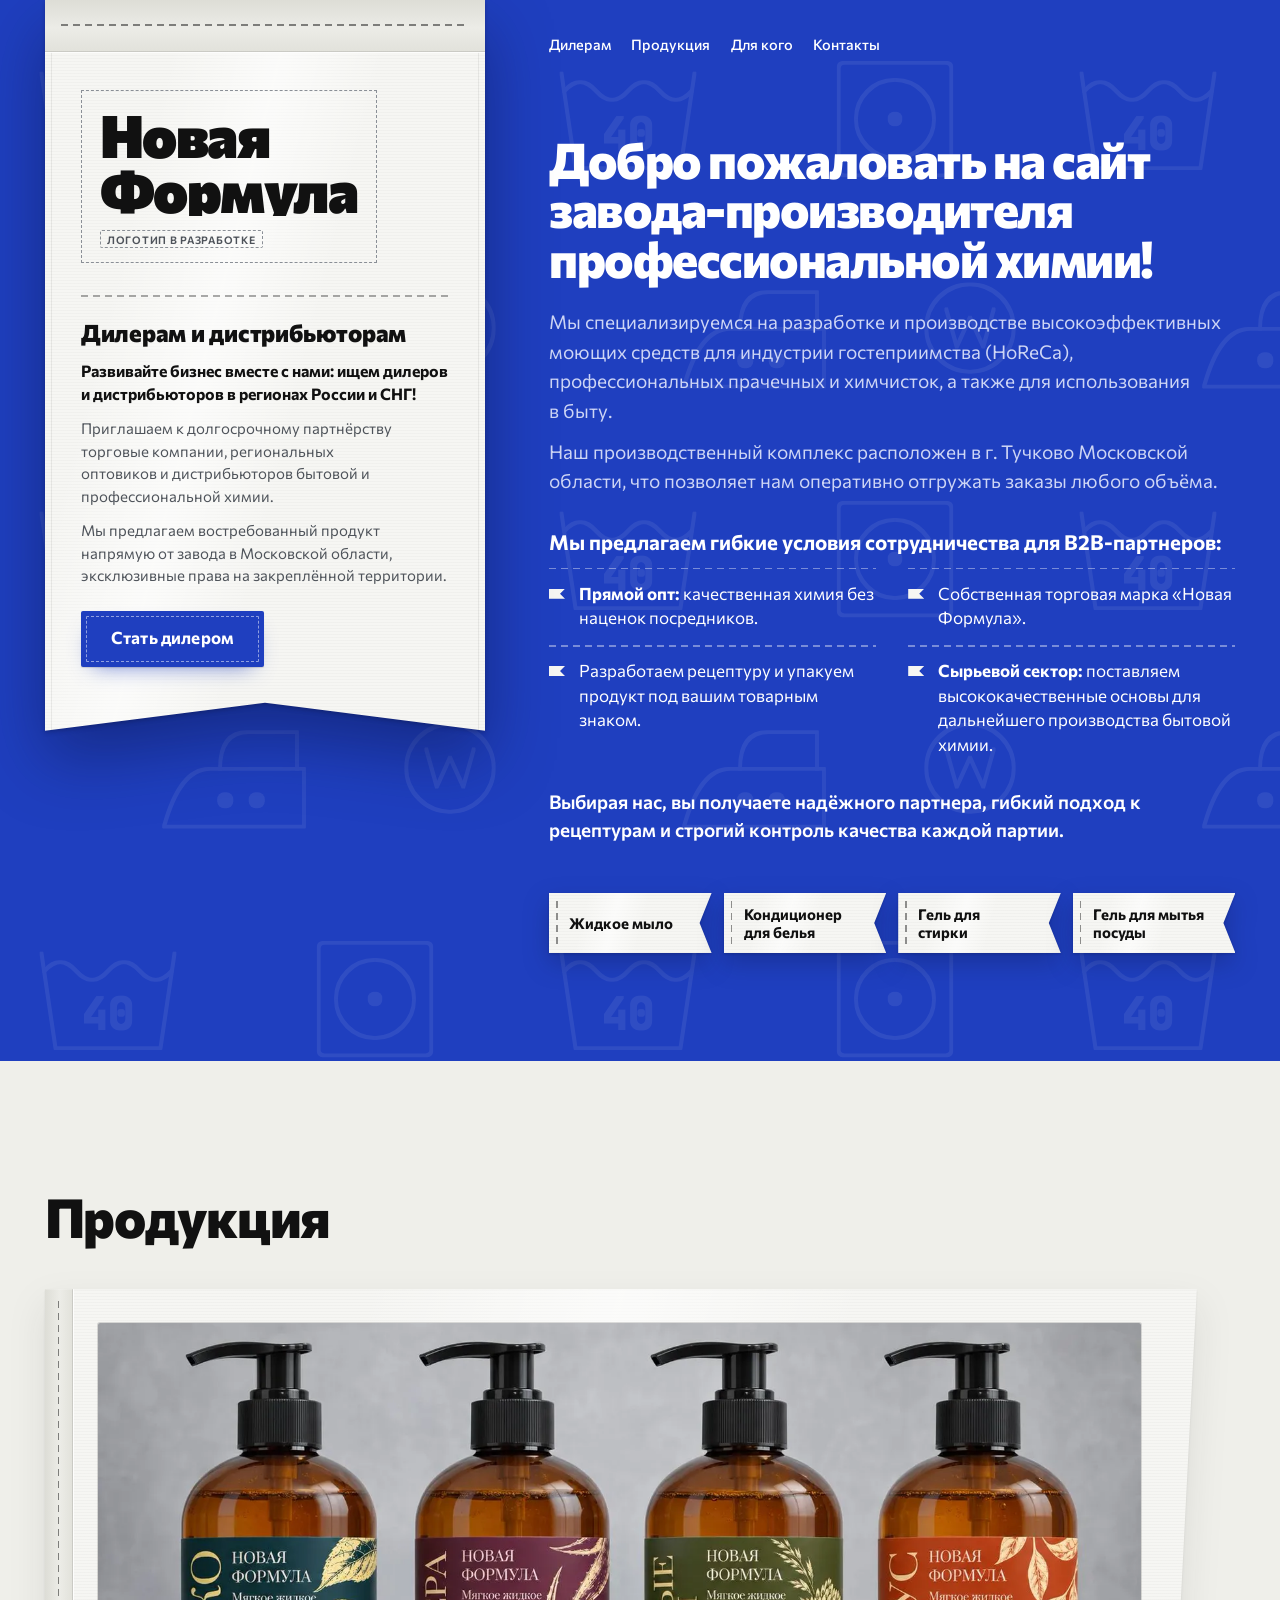
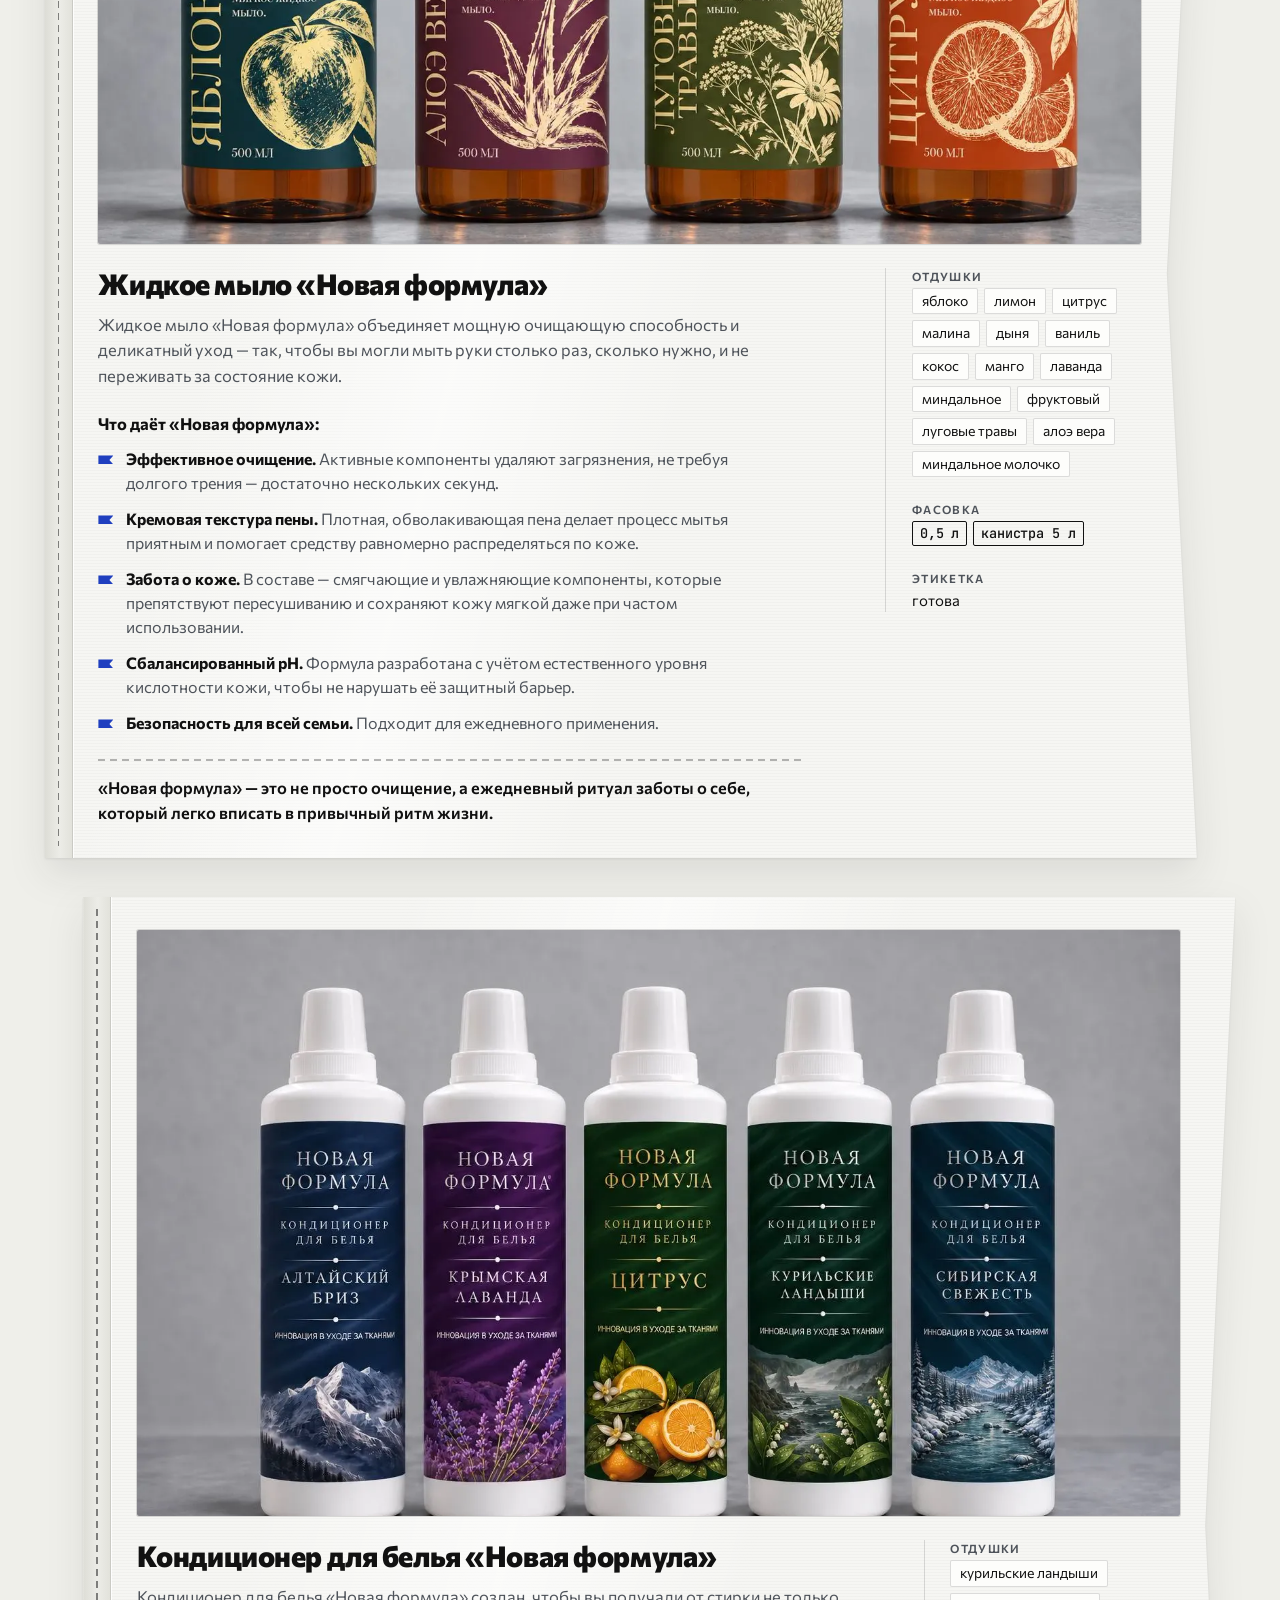
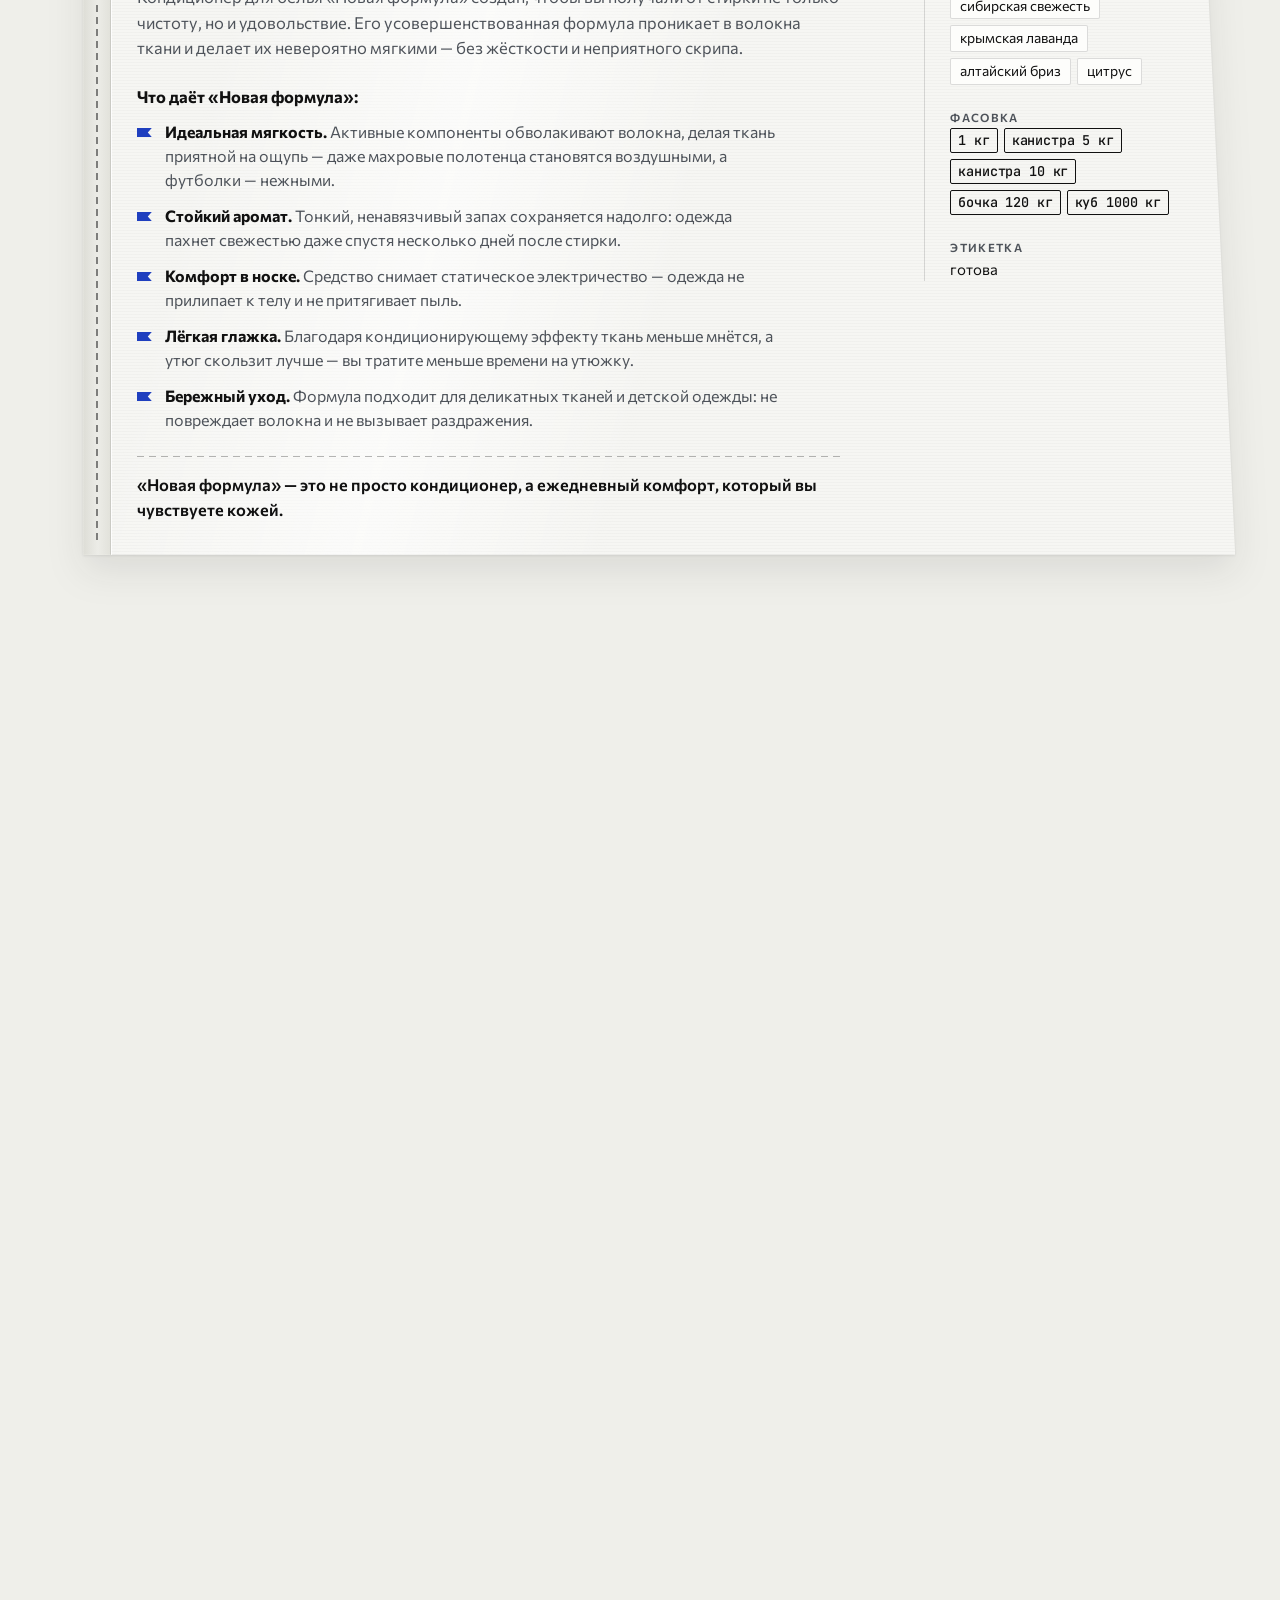
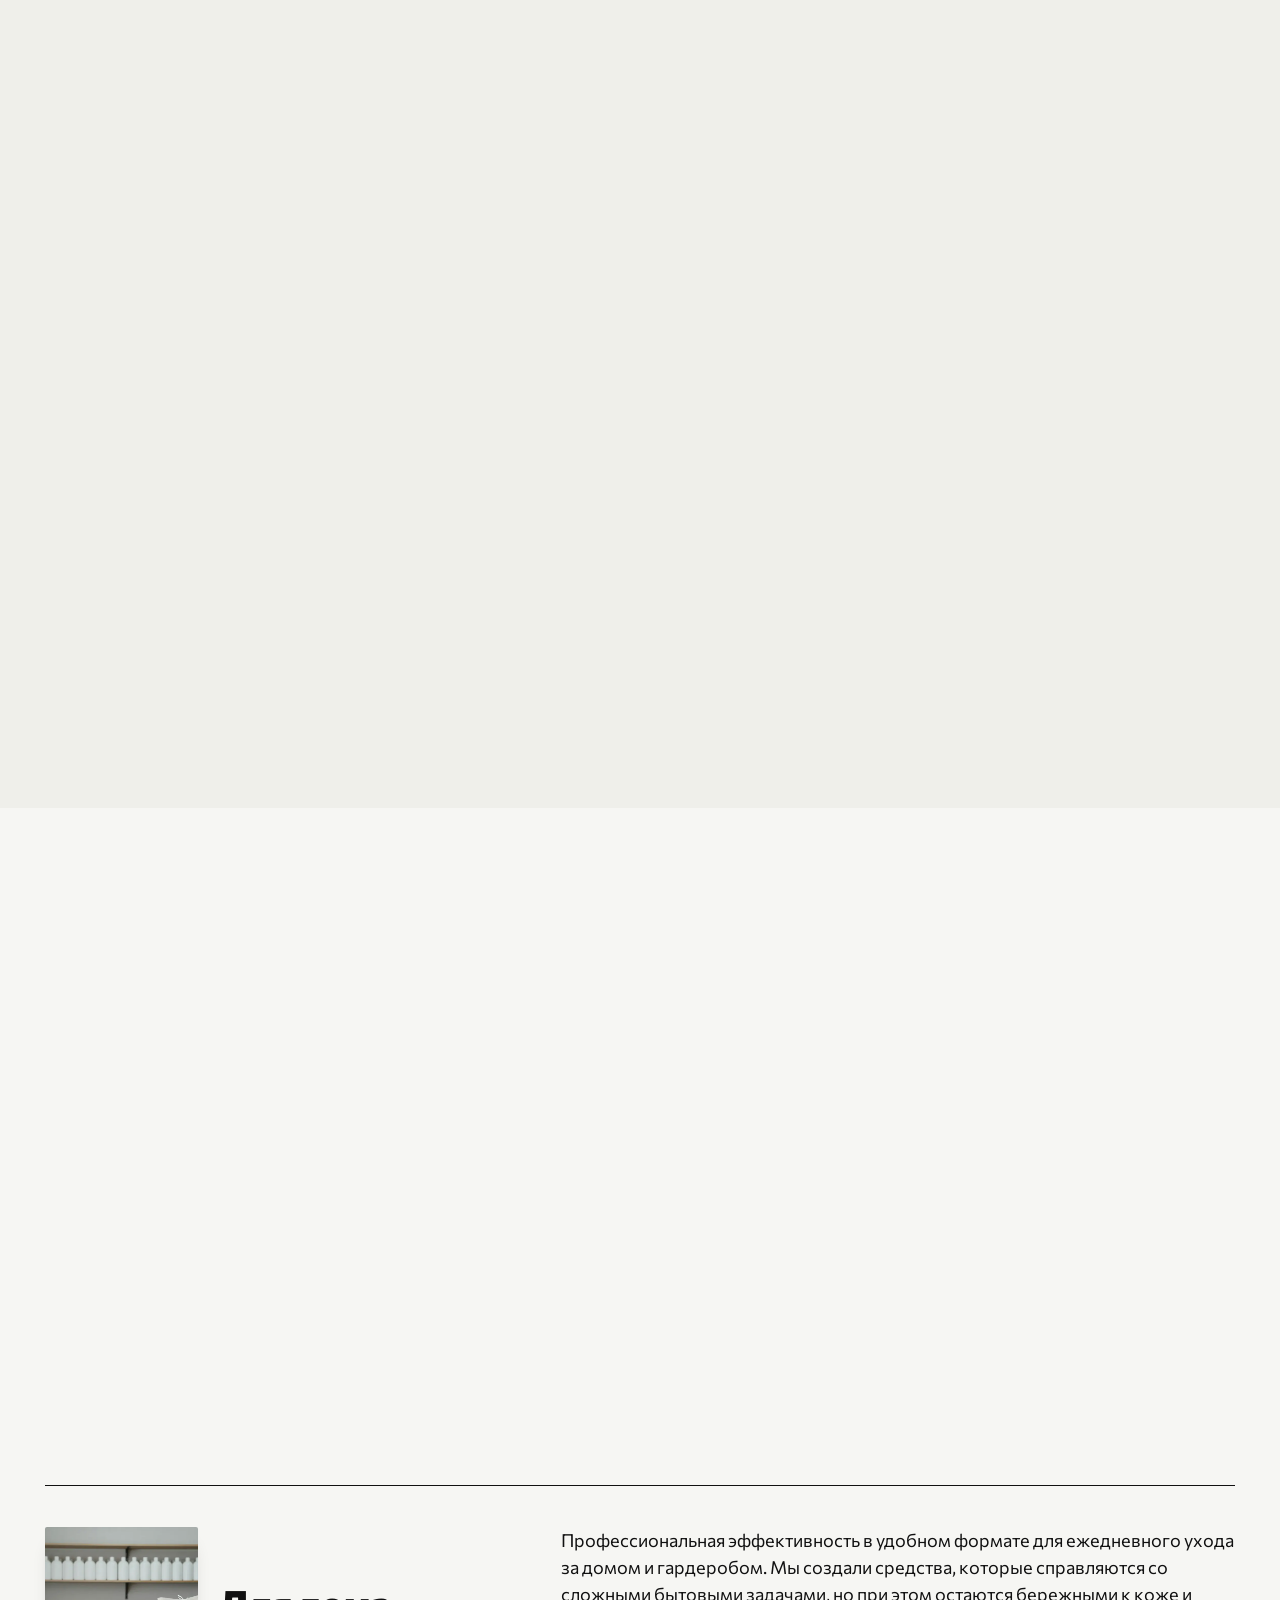
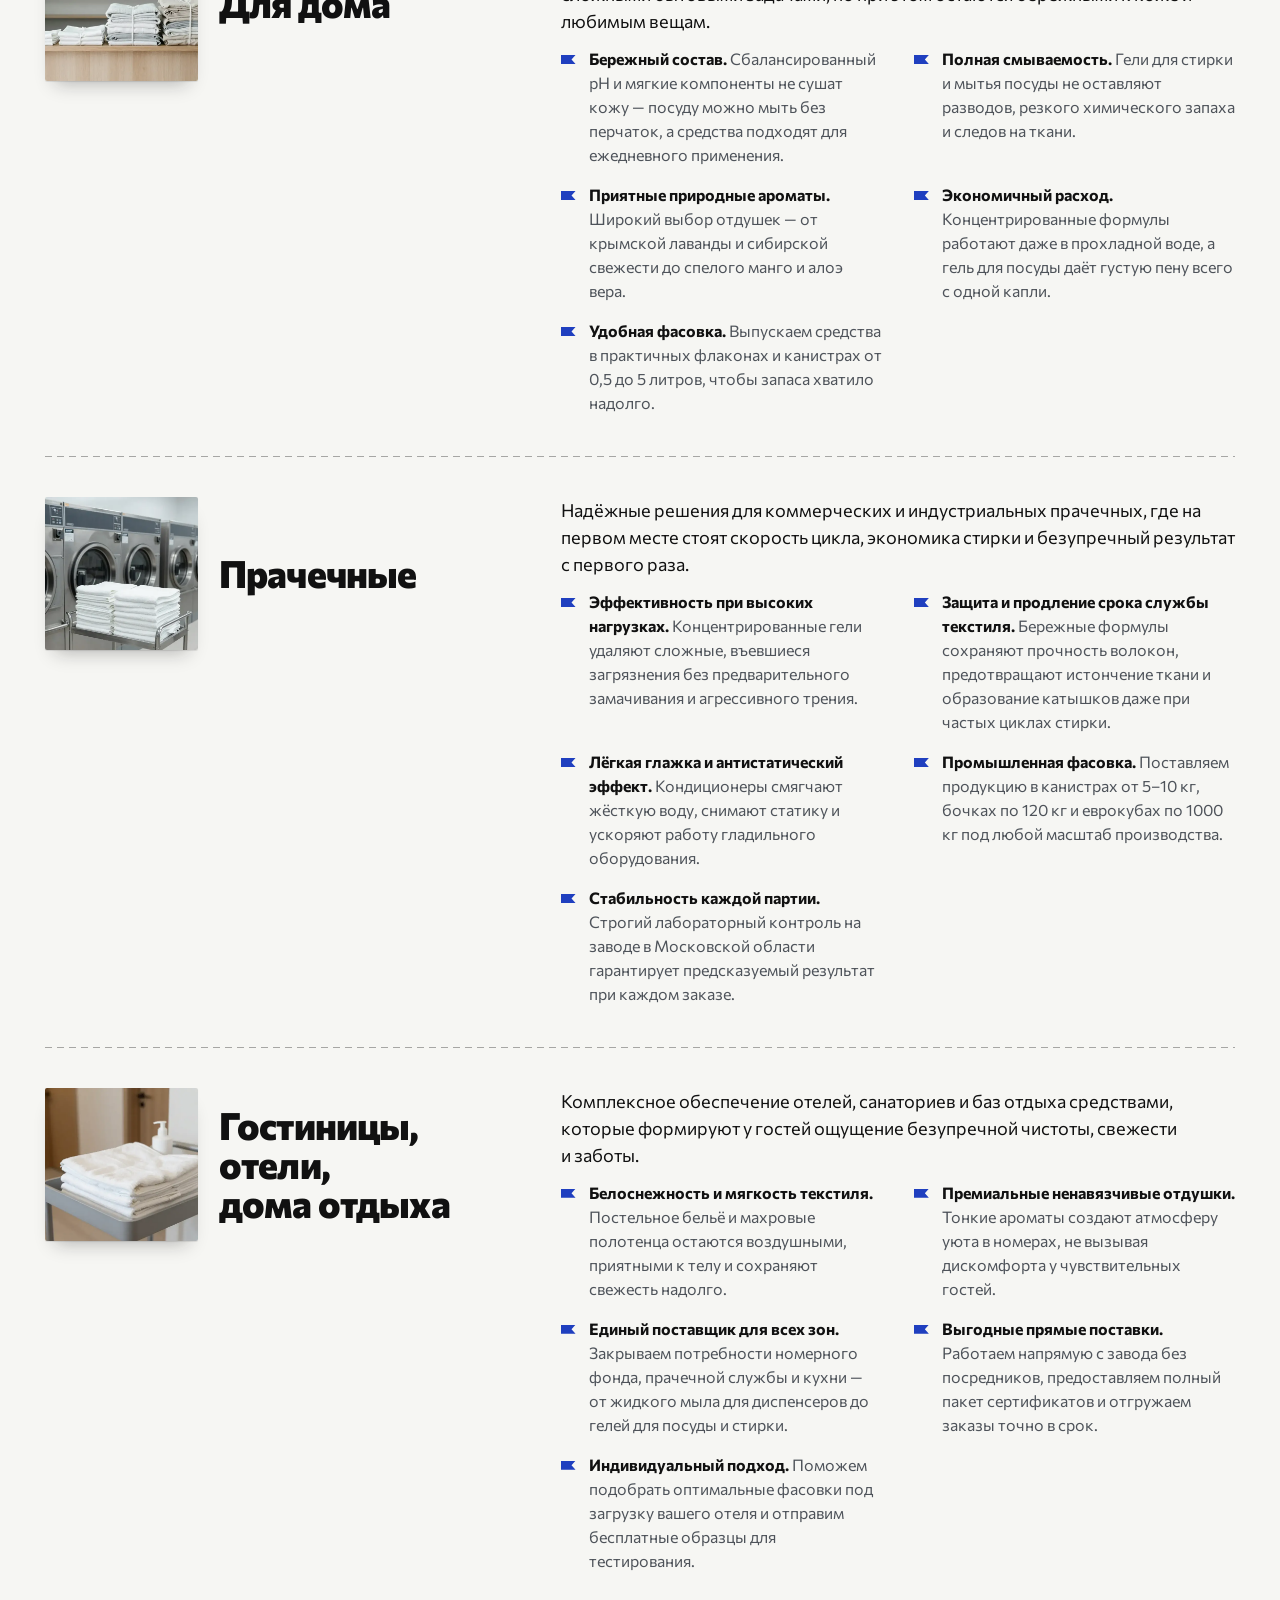
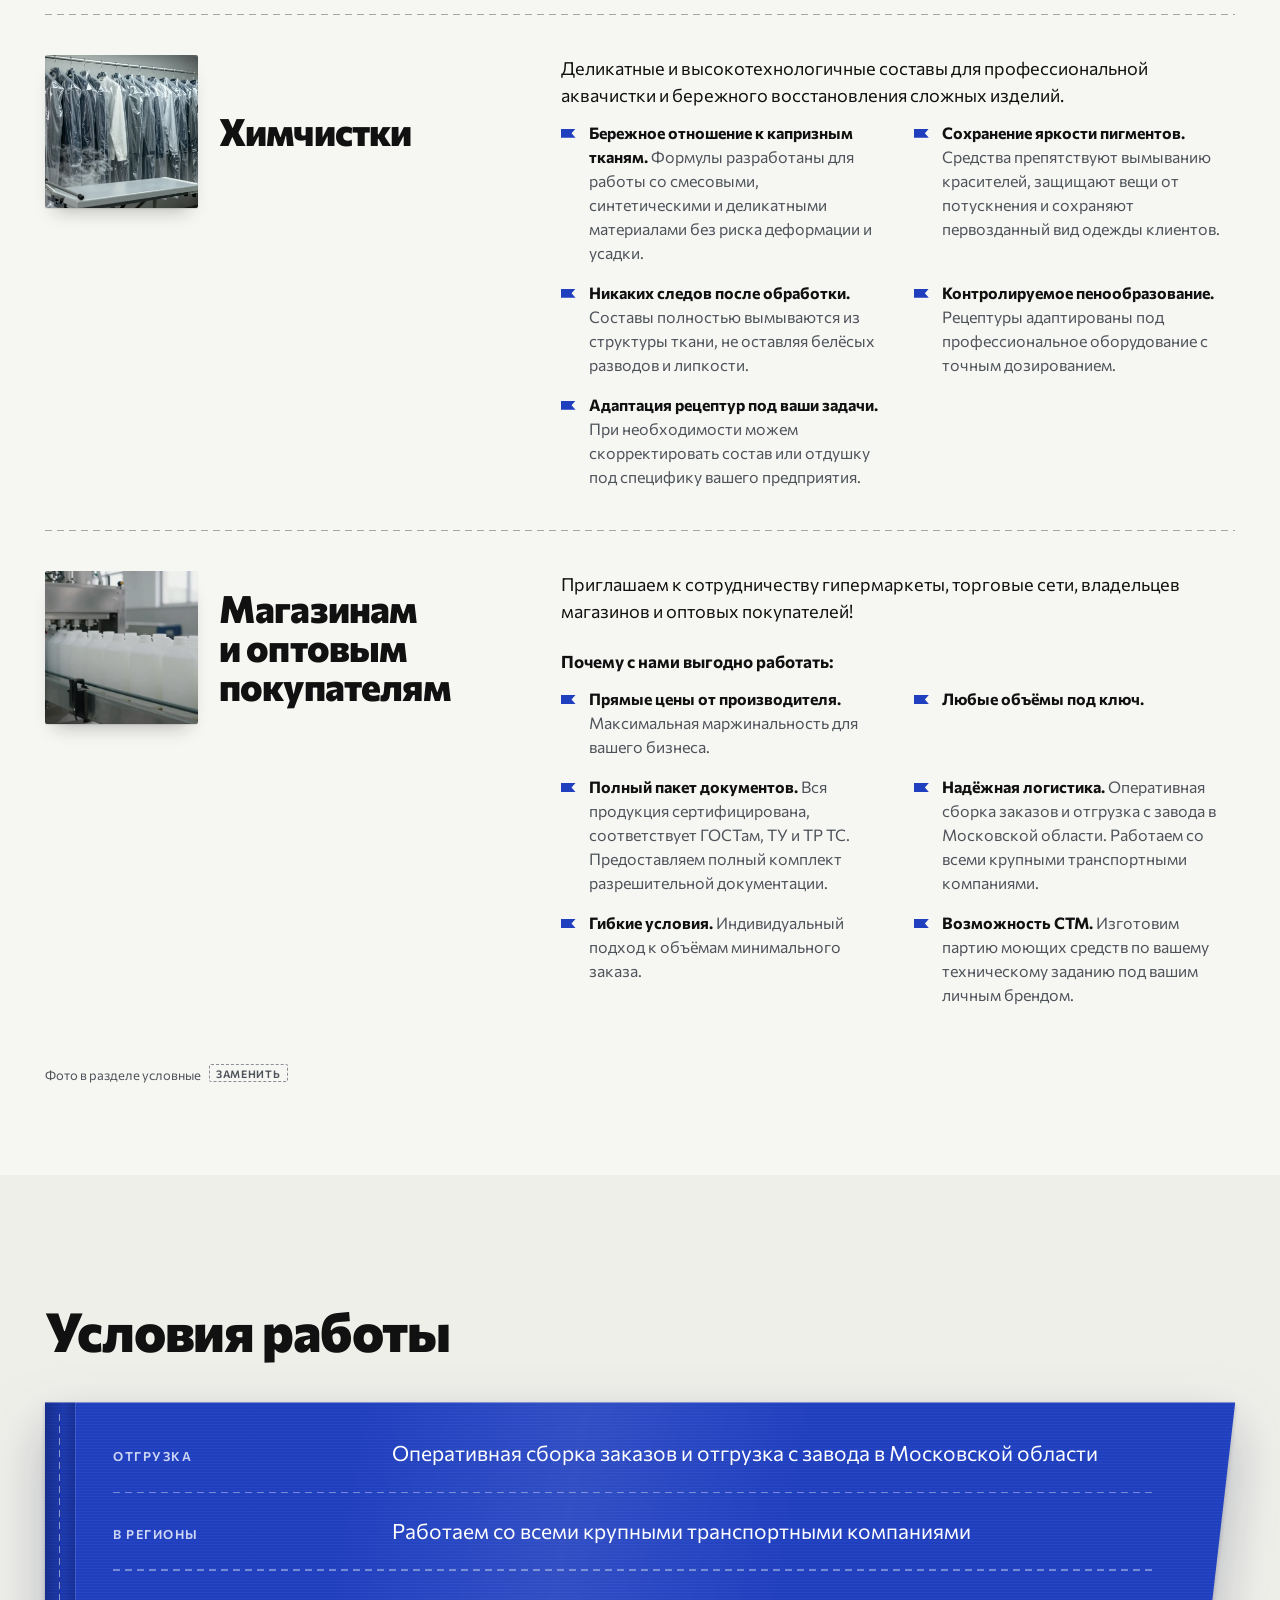
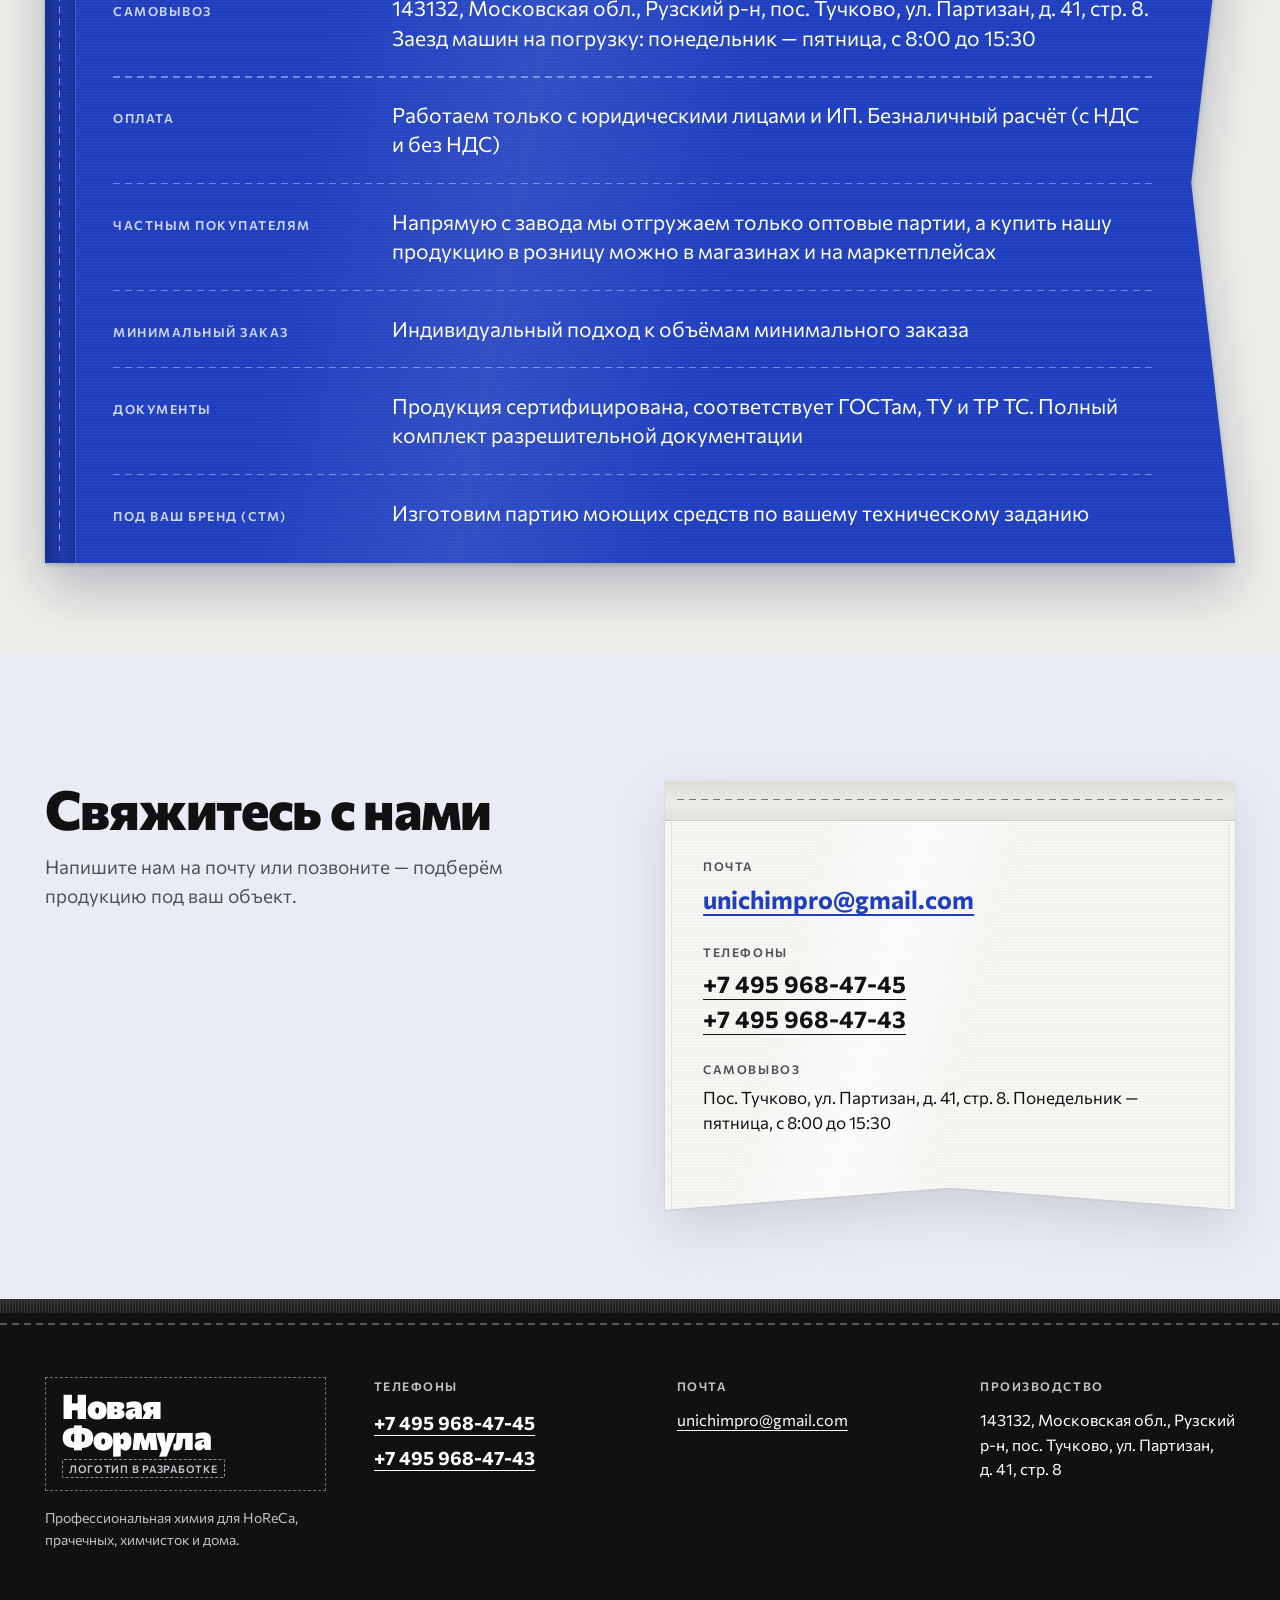
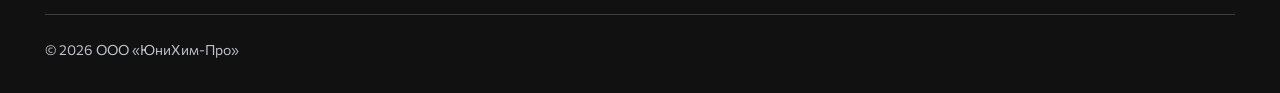
==== site/index.html @ 1e0fbfc4 "Вёрстка по БЭМ: семантика, валидный HTML, стили и скрипт в отдельных файлах - site/index.html вместо" ====
<!doctype html>
<html lang="ru" class="page">
<head>
  <meta charset="utf-8">
  <meta name="viewport" content="width=device-width, initial-scale=1">
  <title>Новая Формула — моющие средства от производителя</title>
  <meta name="description" content="Завод-производитель профессиональной химии в Тучково, Московская область. Моющие средства «Новая Формула»: прямой опт, производство под вашим брендом, основы для бытовой химии.">
  <link rel="preload" href="fonts/commissioner-cyrillic.woff2" as="font" type="font/woff2" crossorigin>
  <link rel="stylesheet" href="css/main.css">
  <script>try { if (!window.matchMedia('(prefers-reduced-motion: reduce)').matches) document.documentElement.classList.add('page--hero-motion'); } catch (e) {}</script>
  <script src="js/main.js" defer></script>
</head>
<body>

<svg class="sprite" xmlns="http://www.w3.org/2000/svg" aria-hidden="true" focusable="false">
  <defs>
    <symbol id="s-t40" viewBox="0 0 48 48" fill="none" stroke="currentColor" stroke-width="1.75" stroke-linecap="round" stroke-linejoin="round">
      <path vector-effect="non-scaling-stroke" d="M5 13 L9 40 H39 L43 13"/>
      <path vector-effect="non-scaling-stroke" d="M5.8 18 c3 -3.4 6.1 -3.4 9.1 0 s6.1 3.4 9.1 0 s6.1 -3.4 9.1 0 s6.1 3.4 9.1 0"/>
      <text x="24" y="34.6" text-anchor="middle" fill="currentColor" stroke="none" font-family="JetBrains Mono, monospace" font-size="12.5" font-weight="600">40</text>
    </symbol>
    <symbol id="s-tumble" viewBox="0 0 48 48" fill="none" stroke="currentColor" stroke-width="1.75" stroke-linecap="round" stroke-linejoin="round">
      <rect vector-effect="non-scaling-stroke" x="6" y="6" width="36" height="36" rx="1.5"/>
      <circle vector-effect="non-scaling-stroke" cx="24" cy="24" r="12.5"/>
      <circle vector-effect="non-scaling-stroke" cx="24" cy="24" r="2" fill="currentColor" stroke="none"/>
    </symbol>
    <symbol id="s-iron2" viewBox="0 0 48 48" fill="none" stroke="currentColor" stroke-width="1.75" stroke-linecap="round" stroke-linejoin="round">
      <path vector-effect="non-scaling-stroke" d="M4 39 H44 V22.5 H17 C10.6 22.5 6.6 29.5 4 39 Z"/>
      <path vector-effect="non-scaling-stroke" d="M20 22.5 C20 15.6 22.6 12 28 12 H42 V22.5"/>
      <circle vector-effect="non-scaling-stroke" cx="21.5" cy="31.5" r="2" fill="currentColor" stroke="none"/>
      <circle vector-effect="non-scaling-stroke" cx="30.5" cy="31.5" r="2" fill="currentColor" stroke="none"/>
    </symbol>
    <symbol id="s-w" viewBox="0 0 48 48" fill="none" stroke="currentColor" stroke-width="1.75" stroke-linecap="round" stroke-linejoin="round">
      <circle vector-effect="non-scaling-stroke" cx="24" cy="24" r="17.5"/>
      <path vector-effect="non-scaling-stroke" d="M14.5 16.5 L18.7 31.5 L24 19.8 L29.3 31.5 L33.5 16.5"/>
    </symbol>
  </defs>
</svg>

<a class="skip-link" href="#request">Перейти к контактам</a>

<header class="site-header" id="top">
  <a class="site-header__brand" href="#top" aria-label="Новая Формула, на главную">
    <b class="site-header__brand-name">Новая Формула</b><span class="site-header__badge todo">логотип в разработке</span>
  </a>
  <nav class="site-nav" id="site-nav" aria-label="Разделы">
    <div class="site-nav__panel satin">
      <div class="site-nav__fold fold" aria-hidden="true"></div>
      <ul class="site-nav__list">
        <li class="site-nav__item"><a class="site-nav__link" href="#dileram">Дилерам</a></li>
        <li class="site-nav__item"><a class="site-nav__link" href="#products">Продукция</a></li>
        <li class="site-nav__item"><a class="site-nav__link" href="#clients">Для кого</a></li>
        <li class="site-nav__item site-nav__item--extra"><a class="site-nav__link" href="#usloviya">Условия работы</a></li>
        <li class="site-nav__item"><a class="site-nav__link" href="#contacts">Контакты</a></li>
      </ul>
      <div class="site-nav__footer">
        <span class="site-nav__label">Отдел продаж</span>
        <a class="site-nav__phone" href="tel:+74959684745">+7 495 968-47-45</a>
        <a class="site-nav__phone" href="tel:+74959684743">+7 495 968-47-43</a>
        <a class="site-nav__cta btn" href="#request">Связаться с нами</a>
      </div>
    </div>
  </nav>
  <div class="site-header__backdrop" aria-hidden="true"></div>
  <div class="site-header__actions">
    <a class="site-header__phone phone" href="tel:+74959684745">+7 495 968-47-45</a>
    <button class="burger" type="button" aria-expanded="false" aria-controls="site-nav" aria-label="Меню">
      <span class="burger__lines" aria-hidden="true"><span class="burger__line"></span><span class="burger__line"></span><span class="burger__line"></span></span>
    </button>
  </div>
</header>

<main>

  <section class="hero" aria-labelledby="hero-title">
    <svg class="hero__pattern" aria-hidden="true" focusable="false">
      <defs>
        <pattern id="care-pattern" width="520" height="440" patternUnits="userSpaceOnUse">
          <use href="#s-t40" x="24" y="28" width="168" height="168"/>
          <use href="#s-tumble" x="300" y="44" width="150" height="150"/>
          <use href="#s-iron2" x="150" y="250" width="168" height="168"/>
          <use href="#s-w" x="390" y="268" width="120" height="120"/>
        </pattern>
        <filter id="care-pattern-ink" x="0" y="0" width="100%" height="100%"><feMorphology operator="dilate" radius="1.2"/></filter>
      </defs>
      <rect width="100%" height="100%" fill="url(#care-pattern)" filter="url(#care-pattern-ink)"/>
    </svg>

    <div class="hero__intro">
      <h1 class="hero__title" id="hero-title">Добро пожаловать на сайт завода-производителя профессиональной химии!</h1>
      <div class="hero__lead">
        <p class="hero__text">Мы специализируемся на разработке и производстве высокоэффективных моющих средств для индустрии гостеприимства (HoReCa), профессиональных прачечных и химчисток, а также для использования в быту.</p>
        <p class="hero__text">Наш производственный комплекс расположен в г.&nbsp;Тучково Московской области, что позволяет нам оперативно отгружать заказы любого объёма.</p>
      </div>
      <div class="hero__offer">
        <p class="hero__offer-title">Мы предлагаем гибкие условия сотрудничества для B2B-партнеров:</p>
        <ul class="offer-list">
          <li class="offer-list__item"><b>Прямой опт:</b> качественная химия без наценок посредников.</li>
          <li class="offer-list__item">Собственная торговая марка «Новая Формула».</li>
          <li class="offer-list__item">Разработаем рецептуру и упакуем продукт под вашим товарным знаком.</li>
          <li class="offer-list__item"><b>Сырьевой сектор:</b> поставляем высококачественные основы для дальнейшего производства бытовой химии.</li>
        </ul>
      </div>
      <p class="hero__close">Выбирая нас, вы получаете надёжного партнера, гибкий подход к рецептурам и строгий контроль качества каждой партии.</p>
    </div>

    <div class="hero__label">
      <div class="care-label satin selvage">
        <div class="care-label__fold fold" aria-hidden="true"></div>
        <div class="care-label__body">
          <div class="logo-slot logo-slot--large" role="img" aria-label="Новая Формула — логотип в разработке">
            <span class="logo-slot__name" aria-hidden="true"><span class="logo-slot__word">Новая</span> <span class="logo-slot__word">Формула</span></span>
            <span class="logo-slot__badge todo" aria-hidden="true">логотип в разработке</span>
          </div>
          <section class="dealer" id="dileram" aria-labelledby="dealer-title">
            <h2 class="dealer__title" id="dealer-title">Дилерам и дистрибьюторам</h2>
            <p class="dealer__lead">Развивайте бизнес вместе с нами: ищем дилеров и дистрибьюторов в регионах России и СНГ!</p>
            <p class="dealer__text">Приглашаем к долгосрочному партнёрству торговые компании, региональных оптовиков и дистрибьюторов бытовой и профессиональной химии.</p>
            <p class="dealer__text">Мы предлагаем востребованный продукт напрямую от завода в Московской области, эксклюзивные права на закреплённой территории.</p>
            <a class="dealer__btn btn" href="#request">Стать дилером</a>
          </section>
        </div>
      </div>
    </div>

    <nav class="hero__minis" aria-label="Продукция">
      <ul class="quick-links">
        <li class="quick-links__item"><a class="quick-links__link satin" href="#product-soap"><span class="quick-links__name">Жидкое мыло</span></a></li>
        <li class="quick-links__item"><a class="quick-links__link satin" href="#product-softener"><span class="quick-links__name">Кондиционер для белья</span></a></li>
        <li class="quick-links__item"><a class="quick-links__link satin" href="#product-laundry-gel"><span class="quick-links__name">Гель для стирки</span></a></li>
        <li class="quick-links__item"><a class="quick-links__link satin" href="#product-dish-gel"><span class="quick-links__name">Гель для мытья посуды</span></a></li>
      </ul>
    </nav>
  </section>

  <section class="section products" id="products" aria-labelledby="products-title">
    <div class="container">
      <div class="section__head reveal">
        <h2 class="section__title" id="products-title">Продукция</h2>
      </div>

      <div class="products__list">
        <article class="product product--photo reveal reveal--sway" id="product-soap" aria-labelledby="product-soap-title">
          <div class="product__inner satin">
            <figure class="product__media product__media--photo">
              <img class="product__image" src="img/nf-soap.webp" alt="Жидкое мыло «Новая формула»: яблоко, алоэ вера, луговые травы, цитрус" width="1600" height="900" loading="lazy" decoding="async">
            </figure>
            <div class="product__main">
              <h3 class="product__name" id="product-soap-title">Жидкое мыло «Новая формула»</h3>
              <p class="product__intro">Жидкое мыло «Новая формула» объединяет мощную очищающую способность и деликатный уход — так, чтобы вы могли мыть руки столько раз, сколько нужно, и не переживать за состояние кожи.</p>
              <p class="product__sub">Что даёт «Новая формула»:</p>
              <ul class="tag-list">
                <li class="tag-list__item"><b class="tag-list__lead">Эффективное очищение.</b> Активные компоненты удаляют загрязнения, не требуя долгого трения — достаточно нескольких секунд.</li>
                <li class="tag-list__item"><b class="tag-list__lead">Кремовая текстура пены.</b> Плотная, обволакивающая пена делает процесс мытья приятным и помогает средству равномерно распределяться по коже.</li>
                <li class="tag-list__item"><b class="tag-list__lead">Забота о коже.</b> В составе — смягчающие и увлажняющие компоненты, которые препятствуют пересушиванию и сохраняют кожу мягкой даже при частом использовании.</li>
                <li class="tag-list__item"><b class="tag-list__lead">Сбалансированный pH.</b> Формула разработана с учётом естественного уровня кислотности кожи, чтобы не нарушать её защитный барьер.</li>
                <li class="tag-list__item"><b class="tag-list__lead">Безопасность для всей семьи.</b> Подходит для ежедневного применения.</li>
              </ul>
              <p class="product__close">«Новая формула» — это не просто очищение, а ежедневный ритуал заботы о себе, который легко вписать в привычный ритм жизни.</p>
            </div>
            <dl class="product__aside specs">
              <div class="specs__item">
                <dt class="specs__term">Отдушки</dt>
                <dd class="specs__value specs__value--chips"><span class="chip">яблоко</span><span class="chip">лимон</span><span class="chip">цитрус</span><span class="chip">малина</span><span class="chip">дыня</span><span class="chip">ваниль</span><span class="chip">кокос</span><span class="chip">манго</span><span class="chip">лаванда</span><span class="chip">миндальное</span><span class="chip">фруктовый</span><span class="chip">луговые травы</span><span class="chip">алоэ вера</span><span class="chip">миндальное молочко</span></dd>
              </div>
              <div class="specs__item">
                <dt class="specs__term">Фасовка</dt>
                <dd class="specs__value specs__value--chips"><span class="chip chip--pack">0,5 л</span><span class="chip chip--pack">канистра 5 л</span></dd>
              </div>
              <div class="specs__item">
                <dt class="specs__term">Этикетка</dt>
                <dd class="specs__value">готова</dd>
              </div>
            </dl>
          </div>
        </article>

        <article class="product product--photo reveal reveal--sway" id="product-softener" aria-labelledby="product-softener-title">
          <div class="product__inner satin">
            <figure class="product__media product__media--photo">
              <img class="product__image product__image--top" src="img/nf-softener.webp" alt="Кондиционер для белья «Новая формула»: алтайский бриз, крымская лаванда, цитрус, курильские ландыши, сибирская свежесть" width="1536" height="1024" loading="lazy" decoding="async">
            </figure>
            <div class="product__main">
              <h3 class="product__name" id="product-softener-title">Кондиционер для белья «Новая формула»</h3>
              <p class="product__intro">Кондиционер для белья «Новая формула» создан, чтобы вы получали от стирки не только чистоту, но и удовольствие. Его усовершенствованная формула проникает в волокна ткани и делает их невероятно мягкими — без жёсткости и неприятного скрипа.</p>
              <p class="product__sub">Что даёт «Новая формула»:</p>
              <ul class="tag-list">
                <li class="tag-list__item"><b class="tag-list__lead">Идеальная мягкость.</b> Активные компоненты обволакивают волокна, делая ткань приятной на ощупь — даже махровые полотенца становятся воздушными, а футболки — нежными.</li>
                <li class="tag-list__item"><b class="tag-list__lead">Стойкий аромат.</b> Тонкий, ненавязчивый запах сохраняется надолго: одежда пахнет свежестью даже спустя несколько дней после стирки.</li>
                <li class="tag-list__item"><b class="tag-list__lead">Комфорт в носке.</b> Средство снимает статическое электричество — одежда не прилипает к телу и не притягивает пыль.</li>
                <li class="tag-list__item"><b class="tag-list__lead">Лёгкая глажка.</b> Благодаря кондиционирующему эффекту ткань меньше мнётся, а утюг скользит лучше — вы тратите меньше времени на утюжку.</li>
                <li class="tag-list__item"><b class="tag-list__lead">Бережный уход.</b> Формула подходит для деликатных тканей и детской одежды: не повреждает волокна и не вызывает раздражения.</li>
              </ul>
              <p class="product__close">«Новая формула» — это не просто кондиционер, а ежедневный комфорт, который вы чувствуете кожей.</p>
            </div>
            <dl class="product__aside specs">
              <div class="specs__item">
                <dt class="specs__term">Отдушки</dt>
                <dd class="specs__value specs__value--chips"><span class="chip">курильские ландыши</span><span class="chip">сибирская свежесть</span><span class="chip">крымская лаванда</span><span class="chip">алтайский бриз</span><span class="chip">цитрус</span></dd>
              </div>
              <div class="specs__item">
                <dt class="specs__term">Фасовка</dt>
                <dd class="specs__value specs__value--chips"><span class="chip chip--pack">1 кг</span><span class="chip chip--pack">канистра 5 кг</span><span class="chip chip--pack">канистра 10 кг</span><span class="chip chip--pack">бочка 120 кг</span><span class="chip chip--pack">куб 1000 кг</span></dd>
              </div>
              <div class="specs__item">
                <dt class="specs__term">Этикетка</dt>
                <dd class="specs__value">готова</dd>
              </div>
            </dl>
          </div>
        </article>

        <article class="product reveal reveal--sway" id="product-laundry-gel" aria-labelledby="product-laundry-gel-title">
          <div class="product__inner satin">
            <div class="product__media">
              <p class="product__placeholder">Этикетка в разработке</p>
            </div>
            <div class="product__main">
              <h3 class="product__name" id="product-laundry-gel-title">Гель для стирки «Новая формула»</h3>
              <p class="product__intro">Гель для стирки «Новая формула» создан, чтобы стирка перестала быть испытанием. Он эффективно удаляет повседневные и сложные загрязнения — от следов травы и сока до жирных пятен и пота — без предварительного замачивания и агрессивного трения.</p>
              <p class="product__sub">Что даёт «Новая формула»:</p>
              <ul class="tag-list">
                <li class="tag-list__item"><b class="tag-list__lead">Мощное удаление пятен.</b> Инновационная формула работает даже в прохладной воде, сохраняя цвет и структуру ткани.</li>
                <li class="tag-list__item"><b class="tag-list__lead">Бережный уход.</b> Специальные компоненты защищают волокна от истончения, предотвращают образование катышков и сохраняют мягкость вещей.</li>
                <li class="tag-list__item"><b class="tag-list__lead">Сохранение цвета.</b> Пигменты остаются яркими дольше: формула препятствует вымыванию красителей и защищает от потускнения.</li>
                <li class="tag-list__item"><b class="tag-list__lead">Полная смываемость.</b> Гель полностью вымывается из ткани, не оставляя следов и раздражающих остатков — подходит даже для чувствительной кожи.</li>
                <li class="tag-list__item"><b class="tag-list__lead">Универсальность.</b> Подходит для стирки хлопка, льна, синтетики, смесовых тканей и деликатных вещей (при соблюдении рекомендованного режима).</li>
              </ul>
              <p class="product__close">«Новая формула» — это баланс эффективности и заботы о ваших вещах: вы тратите меньше времени на борьбу с пятнами, а любимые вещи служат дольше.</p>
            </div>
            <dl class="product__aside specs">
              <div class="specs__item">
                <dt class="specs__term">Отдушки</dt>
                <dd class="specs__value specs__value--chips"><span class="chip">курильские ландыши</span><span class="chip">сибирская свежесть</span><span class="chip">крымская лаванда</span><span class="chip">алтайский бриз</span><span class="chip">цитрус</span></dd>
              </div>
              <div class="specs__item">
                <dt class="specs__term">Фасовка</dt>
                <dd class="specs__value specs__value--chips"><span class="chip chip--pack">1 кг</span><span class="chip chip--pack">1,5 кг</span><span class="chip chip--pack">2 кг</span><span class="chip chip--pack">4,5 кг</span><span class="chip chip--pack">канистра 5 кг</span><span class="chip chip--pack">канистра 10 кг</span><span class="chip chip--pack">бочка 120 кг</span></dd>
              </div>
              <div class="specs__item">
                <dt class="specs__term">Этикетка</dt>
                <dd class="specs__value">в разработке</dd>
              </div>
            </dl>
          </div>
        </article>

        <article class="product reveal reveal--sway" id="product-dish-gel" aria-labelledby="product-dish-gel-title">
          <div class="product__inner satin">
            <div class="product__media">
              <p class="product__placeholder">Этикетка в разработке</p>
            </div>
            <div class="product__main">
              <h3 class="product__name" id="product-dish-gel-title">Гель для мытья посуды «Новая формула»</h3>
              <p class="product__intro">Гель для мытья посуды «Новая формула» создан, чтобы превратить рутину в простое и комфортное дело. Его усовершенствованная формула эффективно растворяет жир и удаляет сложные загрязнения — от засохших остатков еды до пригоревшего масла — без долгого оттирания и жёстких губок.</p>
              <p class="product__sub">Почему выбирают «Новую формулу»:</p>
              <ul class="tag-list">
                <li class="tag-list__item"><b class="tag-list__lead">Мощная пена.</b> Достаточно одной капли: густая пена покрывает посуду и работает даже в прохладной воде, экономя расход средства.</li>
                <li class="tag-list__item"><b class="tag-list__lead">Полная чистота без разводов.</b> Формула полностью смывается водой, не оставляя следов и посторонних запахов — посуда сияет, а вкус блюд остаётся неизменным.</li>
                <li class="tag-list__item"><b class="tag-list__lead">Забота о коже.</b> В составе — ухаживающие компоненты, которые смягчают воду и защищают кожу рук от сухости и раздражения. Можно мыть посуду без перчаток.</li>
                <li class="tag-list__item"><b class="tag-list__lead">Универсальность.</b> Подходит для любой посуды: кастрюль, сковородок, стеклянных и керамических изделий.</li>
              </ul>
              <p class="product__close">«Новая формула» — это баланс эффективности и комфорта: вы тратите меньше времени на уборку и больше — на то, что по-настоящему важно.</p>
            </div>
            <dl class="product__aside specs">
              <div class="specs__item">
                <dt class="specs__term">Отдушки</dt>
                <dd class="specs__value specs__value--chips"><span class="chip">алоэ вера</span><span class="chip">алоэ и цветы</span><span class="chip">алоэ и травы</span><span class="chip">цитрус</span><span class="chip">лимон</span><span class="chip">зелёный бамбук</span><span class="chip">травы</span></dd>
              </div>
              <div class="specs__item">
                <dt class="specs__term">Фасовка</dt>
                <dd class="specs__value specs__value--chips"><span class="chip chip--pack">0,5 кг</span><span class="chip chip--pack">1 кг</span><span class="chip chip--pack">канистра 5 кг</span></dd>
              </div>
              <div class="specs__item">
                <dt class="specs__term">Этикетка</dt>
                <dd class="specs__value">в разработке</dd>
              </div>
            </dl>
          </div>
        </article>

        <aside class="product product--soon reveal reveal--sway" aria-label="Скоро в линейке">
          <div class="product__inner">
            <p class="product__soon-text"><strong class="product__soon-title">Скоро в линейке</strong>Гели для душа, шампуни и другие средства.</p>
            <a class="product__soon-link" href="#request">Спросить о новинках</a>
          </div>
        </aside>
      </div>
    </div>
  </section>

  <figure class="photo-band">
    <img class="photo-band__image reveal reveal--zoom" src="img/lab-production.webp" alt="Белые канистры на линии розлива" width="1920" height="1080" loading="lazy" decoding="async">
    <figcaption class="photo-band__caption container reveal">Фото условное <span class="todo">заменить</span></figcaption>
  </figure>

  <section class="section section--satin" id="clients" aria-labelledby="clients-title">
    <div class="container">
      <div class="section__head reveal">
        <h2 class="section__title" id="clients-title">Для кого</h2>
      </div>
      <ul class="audience">
        <li class="audience__item reveal">
          <div class="audience__head">
            <img class="audience__photo" src="img/lab-service.webp" alt="" width="900" height="600">
            <h3 class="audience__title">Для дома</h3>
          </div>
          <div class="audience__body">
            <p class="audience__text">Профессиональная эффективность в удобном формате для ежедневного ухода за домом и гардеробом. Мы создали средства, которые справляются со сложными бытовыми задачами, но при этом остаются бережными к коже и любимым вещам.</p>
            <ul class="tag-list tag-list--columns">
              <li class="tag-list__item"><b class="tag-list__lead">Бережный состав.</b> Сбалансированный pH и мягкие компоненты не сушат кожу — посуду можно мыть без перчаток, а средства подходят для ежедневного применения.</li>
              <li class="tag-list__item"><b class="tag-list__lead">Полная смываемость.</b> Гели для стирки и мытья посуды не оставляют разводов, резкого химического запаха и следов на ткани.</li>
              <li class="tag-list__item"><b class="tag-list__lead">Приятные природные ароматы.</b> Широкий выбор отдушек — от крымской лаванды и сибирской свежести до спелого манго и алоэ вера.</li>
              <li class="tag-list__item"><b class="tag-list__lead">Экономичный расход.</b> Концентрированные формулы работают даже в прохладной воде, а гель для посуды даёт густую пену всего с одной капли.</li>
              <li class="tag-list__item"><b class="tag-list__lead">Удобная фасовка.</b> Выпускаем средства в практичных флаконах и канистрах от 0,5 до 5 литров, чтобы запаса хватило надолго.</li>
            </ul>
          </div>
        </li>
        <li class="audience__item reveal">
          <div class="audience__head">
            <img class="audience__photo" src="img/lab-laundry.webp" alt="" width="900" height="600">
            <h3 class="audience__title">Прачечные</h3>
          </div>
          <div class="audience__body">
            <p class="audience__text">Надёжные решения для коммерческих и индустриальных прачечных, где на первом месте стоят скорость цикла, экономика стирки и безупречный результат с первого раза.</p>
            <ul class="tag-list tag-list--columns">
              <li class="tag-list__item"><b class="tag-list__lead">Эффективность при высоких нагрузках.</b> Концентрированные гели удаляют сложные, въевшиеся загрязнения без предварительного замачивания и агрессивного трения.</li>
              <li class="tag-list__item"><b class="tag-list__lead">Защита и продление срока службы текстиля.</b> Бережные формулы сохраняют прочность волокон, предотвращают истончение ткани и образование катышков даже при частых циклах стирки.</li>
              <li class="tag-list__item"><b class="tag-list__lead">Лёгкая глажка и антистатический эффект.</b> Кондиционеры смягчают жёсткую воду, снимают статику и ускоряют работу гладильного оборудования.</li>
              <li class="tag-list__item"><b class="tag-list__lead">Промышленная фасовка.</b> Поставляем продукцию в канистрах от 5–10 кг, бочках по 120 кг и еврокубах по 1000 кг под любой масштаб производства.</li>
              <li class="tag-list__item"><b class="tag-list__lead">Стабильность каждой партии.</b> Строгий лабораторный контроль на заводе в Московской области гарантирует предсказуемый результат при каждом заказе.</li>
            </ul>
          </div>
        </li>
        <li class="audience__item reveal">
          <div class="audience__head">
            <img class="audience__photo" src="img/lab-hotel.webp" alt="" width="900" height="600">
            <h3 class="audience__title">Гостиницы, отели, дома отдыха</h3>
          </div>
          <div class="audience__body">
            <p class="audience__text">Комплексное обеспечение отелей, санаториев и баз отдыха средствами, которые формируют у гостей ощущение безупречной чистоты, свежести и заботы.</p>
            <ul class="tag-list tag-list--columns">
              <li class="tag-list__item"><b class="tag-list__lead">Белоснежность и мягкость текстиля.</b> Постельное бельё и махровые полотенца остаются воздушными, приятными к телу и сохраняют свежесть надолго.</li>
              <li class="tag-list__item"><b class="tag-list__lead">Премиальные ненавязчивые отдушки.</b> Тонкие ароматы создают атмосферу уюта в номерах, не вызывая дискомфорта у чувствительных гостей.</li>
              <li class="tag-list__item"><b class="tag-list__lead">Единый поставщик для всех зон.</b> Закрываем потребности номерного фонда, прачечной службы и кухни — от жидкого мыла для диспенсеров до гелей для посуды и стирки.</li>
              <li class="tag-list__item"><b class="tag-list__lead">Выгодные прямые поставки.</b> Работаем напрямую с завода без посредников, предоставляем полный пакет сертификатов и отгружаем заказы точно в срок.</li>
              <li class="tag-list__item"><b class="tag-list__lead">Индивидуальный подход.</b> Поможем подобрать оптимальные фасовки под загрузку вашего отеля и отправим бесплатные образцы для тестирования.</li>
            </ul>
          </div>
        </li>
        <li class="audience__item reveal">
          <div class="audience__head">
            <img class="audience__photo" src="img/lab-drycleaning.webp" alt="" width="900" height="600">
            <h3 class="audience__title">Химчистки</h3>
          </div>
          <div class="audience__body">
            <p class="audience__text">Деликатные и высокотехнологичные составы для профессиональной аквачистки и бережного восстановления сложных изделий.</p>
            <ul class="tag-list tag-list--columns">
              <li class="tag-list__item"><b class="tag-list__lead">Бережное отношение к капризным тканям.</b> Формулы разработаны для работы со смесовыми, синтетическими и деликатными материалами без риска деформации и усадки.</li>
              <li class="tag-list__item"><b class="tag-list__lead">Сохранение яркости пигментов.</b> Средства препятствуют вымыванию красителей, защищают вещи от потускнения и сохраняют первозданный вид одежды клиентов.</li>
              <li class="tag-list__item"><b class="tag-list__lead">Никаких следов после обработки.</b> Составы полностью вымываются из структуры ткани, не оставляя белёсых разводов и липкости.</li>
              <li class="tag-list__item"><b class="tag-list__lead">Контролируемое пенообразование.</b> Рецептуры адаптированы под профессиональное оборудование с точным дозированием.</li>
              <li class="tag-list__item"><b class="tag-list__lead">Адаптация рецептур под ваши задачи.</b> При необходимости можем скорректировать состав или отдушку под специфику вашего предприятия.</li>
            </ul>
          </div>
        </li>
        <li class="audience__item reveal">
          <div class="audience__head">
            <img class="audience__photo" src="img/lab-production.webp" alt="" width="1920" height="1080">
            <h3 class="audience__title">Магазинам и оптовым покупателям</h3>
          </div>
          <div class="audience__body">
            <p class="audience__text">Приглашаем к сотрудничеству гипермаркеты, торговые сети, владельцев магазинов и оптовых покупателей!</p>
            <p class="audience__sub">Почему с нами выгодно работать:</p>
            <ul class="tag-list tag-list--columns">
              <li class="tag-list__item"><b class="tag-list__lead">Прямые цены от производителя.</b> Максимальная маржинальность для вашего бизнеса.</li>
              <li class="tag-list__item"><b class="tag-list__lead">Любые объёмы под ключ.</b></li>
              <li class="tag-list__item"><b class="tag-list__lead">Полный пакет документов.</b> Вся продукция сертифицирована, соответствует ГОСТам, ТУ и ТР ТС. Предоставляем полный комплект разрешительной документации.</li>
              <li class="tag-list__item"><b class="tag-list__lead">Надёжная логистика.</b> Оперативная сборка заказов и отгрузка с завода в Московской области. Работаем со всеми крупными транспортными компаниями.</li>
              <li class="tag-list__item"><b class="tag-list__lead">Гибкие условия.</b> Индивидуальный подход к объёмам минимального заказа.</li>
              <li class="tag-list__item"><b class="tag-list__lead">Возможность СТМ.</b> Изготовим партию моющих средств по вашему техническому заданию под вашим личным брендом.</li>
            </ul>
          </div>
        </li>
      </ul>
      <p class="audience__note reveal">Фото в разделе условные <span class="todo">заменить</span></p>
    </div>
  </section>

  <section class="section" id="usloviya" aria-labelledby="usloviya-title">
    <div class="container">
      <div class="section__head reveal">
        <h2 class="section__title" id="usloviya-title">Условия работы</h2>
      </div>
      <div class="terms reveal reveal--inner">
        <dl class="terms__list">
          <div class="terms__item"><dt class="terms__name">Отгрузка</dt><dd class="terms__value">Оперативная сборка заказов и отгрузка с завода в Московской области</dd></div>
          <div class="terms__item"><dt class="terms__name">В регионы</dt><dd class="terms__value">Работаем со всеми крупными транспортными компаниями</dd></div>
          <div class="terms__item"><dt class="terms__name">Самовывоз</dt><dd class="terms__value">143132, Московская обл., Рузский р-н, пос. Тучково, ул.&nbsp;Партизан, д.&nbsp;41, стр.&nbsp;8. Заезд машин на погрузку: понедельник — пятница, с&nbsp;8:00 до&nbsp;15:30</dd></div>
          <div class="terms__item"><dt class="terms__name">Оплата</dt><dd class="terms__value">Работаем только с юридическими лицами и ИП. Безналичный расчёт (с НДС и без НДС)</dd></div>
          <div class="terms__item"><dt class="terms__name">Частным покупателям</dt><dd class="terms__value">Напрямую с завода мы отгружаем только оптовые партии, а купить нашу продукцию в розницу можно в магазинах и на маркетплейсах</dd></div>
          <div class="terms__item"><dt class="terms__name">Минимальный заказ</dt><dd class="terms__value">Индивидуальный подход к объёмам минимального заказа</dd></div>
          <div class="terms__item"><dt class="terms__name">Документы</dt><dd class="terms__value">Продукция сертифицирована, соответствует ГОСТам, ТУ и ТР ТС. Полный комплект разрешительной документации</dd></div>
          <div class="terms__item"><dt class="terms__name">Под ваш бренд (СТМ)</dt><dd class="terms__value">Изготовим партию моющих средств по вашему техническому заданию</dd></div>
        </dl>
      </div>
    </div>
  </section>

  <section class="section section--tint" id="request" aria-labelledby="request-title">
    <div class="container contact">
      <div class="contact__intro reveal">
        <h2 class="section__title" id="request-title">Свяжитесь с нами</h2>
        <p class="contact__text">Напишите нам на почту или позвоните — подберём продукцию под ваш объект.</p>
      </div>

      <div class="contact-card reveal reveal--drop">
        <div class="contact-card__inner satin selvage">
          <div class="contact-card__fold fold" aria-hidden="true"></div>
          <address>
            <dl class="contact-card__list">
              <div class="contact-card__item">
                <dt class="contact-card__term">Почта</dt>
                <dd class="contact-card__value"><a class="contact-card__mail" href="mailto:unichimpro@gmail.com">unichimpro@gmail.com</a></dd>
              </div>
              <div class="contact-card__item">
                <dt class="contact-card__term">Телефоны</dt>
                <dd class="contact-card__value"><a class="contact-card__phone phone" href="tel:+74959684745">+7 495 968-47-45</a><br><a class="contact-card__phone phone" href="tel:+74959684743">+7 495 968-47-43</a></dd>
              </div>
              <div class="contact-card__item">
                <dt class="contact-card__term">Самовывоз</dt>
                <dd class="contact-card__value">Пос. Тучково, ул.&nbsp;Партизан, д.&nbsp;41, стр.&nbsp;8. Понедельник — пятница, с&nbsp;8:00 до&nbsp;15:30</dd>
              </div>
            </dl>
          </address>
        </div>
      </div>
    </div>
  </section>

</main>

<footer class="site-footer reveal reveal--inner" id="contacts">
  <div class="container">
    <div class="site-footer__grid">
      <div class="site-footer__brand">
        <div class="logo-slot logo-slot--on-ink" role="img" aria-label="Новая Формула — логотип в разработке">
          <span class="logo-slot__name" aria-hidden="true">Новая Формула</span>
          <span class="logo-slot__badge todo" aria-hidden="true">логотип в разработке</span>
        </div>
        <p class="site-footer__about">Профессиональная химия для HoReCa, прачечных, химчисток и дома.</p>
      </div>
      <div class="site-footer__col">
        <h2 class="site-footer__title">Телефоны</h2>
        <ul class="site-footer__list">
          <li class="site-footer__item"><a class="site-footer__phone phone" href="tel:+74959684745">+7 495 968-47-45</a></li>
          <li class="site-footer__item"><a class="site-footer__phone phone" href="tel:+74959684743">+7 495 968-47-43</a></li>
        </ul>
      </div>
      <div class="site-footer__col">
        <h2 class="site-footer__title">Почта</h2>
        <p class="site-footer__text"><a class="site-footer__link" href="mailto:unichimpro@gmail.com">unichimpro@gmail.com</a></p>
      </div>
      <div class="site-footer__col">
        <h2 class="site-footer__title">Производство</h2>
        <address class="site-footer__text"><span class="site-footer__num">143132</span>, Московская обл., Рузский р-н, пос. Тучково, ул.&nbsp;Партизан, д.&nbsp;41, стр.&nbsp;8</address>
      </div>
    </div>
    <div class="site-footer__bottom">
      <small class="site-footer__copy">© <span class="site-footer__num">2026</span> ООО «ЮниХим-Про»</small>
    </div>
  </div>
</footer>

</body>
</html>
---- site/css/main.css ----
/* ==========================================================================
   Новая Формула — стили лендинга
   Классы по БЭМ: block, block__element, block--modifier.
   Теги без классов стилизуются только в разделе Base (сброс и типографика).
   ========================================================================== */

/* Fonts
   ========================================================================== */
@font-face {
  font-family: 'Commissioner';
  font-style: normal;
  font-weight: 300 900;
  font-display: swap;
  src: url(../fonts/commissioner-cyrillic.woff2) format('woff2');
  unicode-range: U+0301, U+0400-045F, U+0490-0491, U+04B0-04B1, U+2116;
}
@font-face {
  font-family: 'Commissioner';
  font-style: normal;
  font-weight: 300 900;
  font-display: swap;
  src: url(../fonts/commissioner-latin.woff2) format('woff2');
  unicode-range: U+0000-00FF, U+0131, U+0152-0153, U+02BB-02BC, U+02C6, U+02DA, U+02DC, U+0304, U+0308, U+0329, U+2000-206F, U+20AC, U+2122, U+2191, U+2193, U+2212, U+2215, U+FEFF, U+FFFD;
}
@font-face {
  font-family: 'JetBrains Mono';
  font-style: normal;
  font-weight: 400 600;
  font-display: swap;
  src: url(../fonts/jetbrainsmono-cyrillic.woff2) format('woff2');
  unicode-range: U+0301, U+0400-045F, U+0490-0491, U+04B0-04B1, U+2116;
}
@font-face {
  font-family: 'JetBrains Mono';
  font-style: normal;
  font-weight: 400 600;
  font-display: swap;
  src: url(../fonts/jetbrainsmono-latin.woff2) format('woff2');
  unicode-range: U+0000-00FF, U+0131, U+0152-0153, U+02BB-02BC, U+02C6, U+02DA, U+02DC, U+0304, U+0308, U+0329, U+2000-206F, U+20AC, U+2122, U+2191, U+2193, U+2212, U+2215, U+FEFF, U+FFFD;
}

/* Tokens
   ========================================================================== */
:root {
  --page: #EFEFEA;
  --satin: #F6F6F3;
  --satin-hi: #FDFDFB;
  --ink: #111111;
  --ink-2: #4E535A;
  --grey: #8A8F96;
  --grey-soft: #BFC3C8;
  --cobalt: #1F3FBF;
  --cobalt-deep: #172F94;
  --cobalt-tint: #E9ECF6;
  --on-cobalt-2: #CDD5F5;
  --hair: rgba(17, 17, 17, .14);

  --f-label: "Commissioner", "Segoe UI", system-ui, sans-serif;
  --f-code: "JetBrains Mono", ui-monospace, "Cascadia Mono", monospace;

  --gutter: clamp(16px, 3.5vw, 56px);
  --wrap: 1320px;
  --label-w: clamp(300px, 34.4vw, 440px);
  --hero-gap: clamp(40px, 5vw, 80px);

  --s-1: 4px; --s-2: 8px; --s-3: 12px; --s-4: 16px; --s-5: 24px;
  --s-6: 32px; --s-7: 48px; --s-8: 64px;

  --sec-top: clamp(88px, 10vw, 152px);
  --sec-bottom: clamp(64px, 7vw, 104px);

  --ease: cubic-bezier(0.19, 1, 0.22, 1);

  --stitch: repeating-linear-gradient(90deg, currentColor 0 7px, transparent 7px 12px);
  --stitch-v: repeating-linear-gradient(180deg, currentColor 0 7px, transparent 7px 12px);
  --sheen: linear-gradient(104deg, rgba(255,255,255,0) 22%, rgba(255,255,255,.62) 40%, rgba(255,255,255,0) 57%);
  --weave: repeating-linear-gradient(0deg, rgba(17,17,17,.022) 0 1px, rgba(17,17,17,0) 1px 3px);
}

/* Base
   Цвета фокуса, выделения и наведения берутся из переменных,
   тёмные блоки переопределяют их у себя (--focus-ring, --selection-*, --link-hover).
   ========================================================================== */
*, *::before, *::after { box-sizing: border-box; }
html {
  -webkit-text-size-adjust: 100%;
  scroll-behavior: smooth;
  scroll-padding-top: 84px;
  scrollbar-color: var(--grey) var(--page);
  scrollbar-width: thin;
}
html::-webkit-scrollbar { width: 10px; height: 10px; }
html::-webkit-scrollbar-track { background: var(--page); }
html::-webkit-scrollbar-thumb { background: var(--grey); border: 3px solid var(--page); border-radius: 6px; }
html::-webkit-scrollbar-thumb:hover { background: var(--ink-2); }

body {
  margin: 0;
  background: var(--page);
  color: var(--ink);
  font-family: var(--f-label);
  font-size: 17px;
  line-height: 1.55;
  font-weight: 400;
  -webkit-font-smoothing: antialiased;
  text-rendering: optimizeLegibility;
  overflow-x: clip;
}
::selection { background: var(--selection-bg, var(--cobalt)); color: var(--selection-fg, #fff); }
img, svg { display: block; max-width: 100%; }
a { color: inherit; text-decoration-thickness: 1px; text-underline-offset: .22em; }
a:hover { color: var(--link-hover, var(--cobalt)); }
h1, h2, h3, p, ul, ol, dl, dd, figure { margin: 0; }
ul, ol { padding: 0; list-style: none; }
h1, h2, h3 { text-wrap: balance; }
p { text-wrap: pretty; }
address { font-style: normal; }
button { font: inherit; color: inherit; }
:focus { outline: none; }
:focus-visible { outline: 2px solid var(--focus-ring, var(--cobalt)); outline-offset: 3px; }

/* Shared blocks
   ========================================================================== */

/* Container */
.container { width: min(var(--wrap), 100% - 2 * var(--gutter)); margin-inline: auto; }

/* Skip link */
.skip-link {
  position: absolute; left: var(--gutter); top: -60px; z-index: 50;
  background: var(--ink); color: #fff; padding: 10px 16px; font-weight: 600; text-decoration: none;
}
.skip-link:focus { top: 12px; color: #fff; }

/* SVG sprite: hidden store of symbols */
.sprite { position: absolute; width: 0; height: 0; overflow: hidden; }

/* Todo: dashed chip for content that is still coming from the client */
.todo {
  display: inline-block;
  margin-left: 6px;
  padding: 3px 6px 2px;
  border: 1px dashed var(--grey);
  border-radius: 2px;
  font: 600 10.5px/1.1 var(--f-label);
  letter-spacing: .07em;
  text-transform: uppercase;
  color: var(--ink-2);
  white-space: nowrap;
  vertical-align: .18em;
}

/* Fold: the folded, stitched top of a woven label */
.fold {
  position: relative;
  height: 26px;
  color: rgba(17,17,17,.5);
  background: linear-gradient(180deg, #DDDDD6 0%, #ECECE7 55%, #E2E2DB 100%);
  border-bottom: 1px solid rgba(17,17,17,.09);
  box-shadow: 0 1px 0 rgba(255,255,255,.85);
}
.fold::after {
  content: ""; position: absolute; left: 12px; right: 12px; top: 11px; height: 1.5px;
  background: var(--stitch);
}

/* Satin: woven label fabric */
.satin {
  background-color: var(--satin);
  background-image: var(--sheen), var(--weave);
}

/* Selvage: thin woven edges along the label sides */
.selvage { position: relative; }
.selvage::before {
  content: ""; position: absolute; inset: 0 6px; pointer-events: none;
  border-inline: 1px solid rgba(17,17,17,.07);
}

/* Button */
.btn {
  position: relative;
  display: inline-flex; align-items: center; justify-content: center; gap: 10px;
  min-height: 56px;
  padding: 14px 30px;
  border: 0; border-radius: 2px;
  background: var(--cobalt); color: #fff;
  font: 700 17px/1.1 var(--f-label);
  letter-spacing: .01em;
  text-decoration: none;
  white-space: nowrap;
  cursor: pointer;
  box-shadow: 0 1px 1px rgba(17,17,17,.12), 0 10px 22px -12px rgba(31,63,191,.7);
  transition: background-color 400ms var(--ease), box-shadow 400ms var(--ease), transform 400ms var(--ease);
}
.btn::after {
  content: ""; position: absolute; inset: 5px; pointer-events: none;
  border: 1px dashed rgba(255,255,255,.5); border-radius: 1px;
}
.btn:hover { background: var(--cobalt-deep); color: #fff; box-shadow: 0 1px 1px rgba(17,17,17,.12), 0 14px 26px -12px rgba(31,63,191,.8); }
.btn:active { transform: translateY(1px); }

/* Phone link: tabular digits, hairline underline */
.phone {
  font-weight: 700; font-variant-numeric: tabular-nums lining-nums;
  text-decoration: none; white-space: nowrap;
  background-image: linear-gradient(currentColor, currentColor);
  background-size: 100% 1px; background-position: 0 100%; background-repeat: no-repeat;
  padding-bottom: 2px;
}

/* Logo slot: brand name until the logo is ready */
.logo-slot {
  display: inline-flex; flex-direction: column; align-items: flex-start; gap: 8px;
  padding: 12px 16px 12px;
  border: 1px dashed var(--grey);
}
.logo-slot__name { font-size: clamp(36px, 3.5vw, 52px); line-height: .9; font-weight: 900; letter-spacing: -.02em; }
.logo-slot__badge { margin-left: 0; }
.logo-slot--large { gap: 14px; padding: 16px 18px 14px; }
.logo-slot--large .logo-slot__name { font-size: clamp(40px, 4.6vw, 66px); line-height: .92; letter-spacing: -.025em; }
.logo-slot--large .logo-slot__word { display: block; }
.logo-slot--on-ink { border-color: rgba(255,255,255,.4); }
.logo-slot--on-ink .logo-slot__name { font-size: 34px; }
.logo-slot--on-ink .logo-slot__badge { color: var(--grey-soft); border-color: var(--grey); }

/* Header
   ========================================================================== */
.site-header {
  --focus-ring: #fff;
  --link-hover: #fff;
  --selection-bg: #fff;
  --selection-fg: var(--cobalt-deep);
  position: fixed; z-index: 30; top: 0;
  left: calc(var(--gutter) + var(--label-w) + var(--hero-gap));
  right: var(--gutter);
  height: 88px;
  display: flex; align-items: center; justify-content: space-between; gap: var(--s-5);
}
.site-header__brand { display: none; }
.site-header__badge { color: var(--on-cobalt-2); border-color: rgba(255,255,255,.55); }
.site-header__actions { display: flex; align-items: center; gap: var(--s-5); }
.site-header__phone { font-size: 16px; color: #fff; }
.site-header__backdrop { display: none; }

/* Past the cobalt hero the header becomes a compact bar that rides along */
.site-header--stuck {
  left: 0; right: 0; height: 68px; padding-inline: var(--gutter);
  background: var(--cobalt);
  box-shadow: 0 1px 0 rgba(255,255,255,.14), 0 14px 26px -18px rgba(6,14,58,.7);
  animation: bar-in 460ms var(--ease);
}
.site-header--stuck .site-header__brand { display: flex; flex-direction: column; align-items: flex-start; gap: 4px; margin-right: auto; text-decoration: none; color: #fff; }
.site-header--stuck .site-header__brand-name { font-size: 21px; font-weight: 900; letter-spacing: -.02em; line-height: 1; }
.site-header--stuck .site-header__badge { margin-left: 0; font-size: 9px; border-color: rgba(255,255,255,.45); }
@keyframes bar-in { from { transform: translateY(-100%); } }
@media (prefers-reduced-motion: reduce) { .site-header--stuck { animation: none; } }

/* Burger button (mobile only) */
.burger { display: none; }

/* Navigation */
.site-nav__panel { display: contents; }
.site-nav__list { display: flex; flex-wrap: wrap; gap: 4px clamp(14px, 1.6vw, 24px); }
.site-nav__link { font-size: 15px; font-weight: 500; text-decoration: none; color: #fff; padding-block: 6px; white-space: nowrap; }
.site-nav__link:hover { color: #fff; text-decoration: underline; }
.site-nav__fold, .site-nav__footer, .site-nav__item--extra { display: none; }

/* Hero
   ========================================================================== */
.hero {
  --focus-ring: #fff;
  --link-hover: #fff;
  --selection-bg: #fff;
  --selection-fg: var(--cobalt-deep);
  position: relative;
  display: grid;
  grid-template-columns: var(--label-w) minmax(0, 1fr);
  grid-template-rows: auto auto 1fr;
  grid-template-areas: "label intro" "label minis" "label .";
  column-gap: var(--hero-gap);
  padding-inline: var(--gutter);
  min-height: max(100svh, 760px);
  padding-bottom: clamp(48px, 6vw, 96px);
  background: var(--cobalt);
  color: #fff;
}
.hero__pattern {
  position: absolute; inset: 0; width: 100%; height: 100%;
  pointer-events: none;
  color: #fff; opacity: .07;
}
.hero__label {
  grid-area: label; position: sticky; top: 0; z-index: 1; align-self: start;
  filter: drop-shadow(0 2px 2px rgba(6,14,58,.3)) drop-shadow(0 30px 34px rgba(6,14,58,.42));
}
.hero__intro { grid-area: intro; position: relative; container-type: inline-size; padding-top: clamp(112px, 15vh, 160px); }
.hero__minis { grid-area: minis; position: relative; container-type: inline-size; padding-top: var(--s-7); padding-bottom: var(--s-6); }
.hero__title {
  font-size: clamp(2.4rem, 7.2cqi, 4.4rem);
  line-height: 1;
  font-weight: 800;
  letter-spacing: -.03em;
  max-width: 15em;
  color: #fff;
}
.hero__lead {
  margin-top: var(--s-5);
  font-size: clamp(17px, 1.05rem + .2vw, 19px);
  line-height: 1.55;
  max-width: 40em;
  color: var(--on-cobalt-2);
}
.hero__text + .hero__text { margin-top: var(--s-3); }
.hero__offer { margin-top: var(--s-6); max-width: 52rem; }
.hero__offer-title { font-size: clamp(18px, 1.05rem + .3vw, 21px); line-height: 1.35; font-weight: 700; color: #fff; }
.hero__close {
  margin-top: var(--s-4);
  font-size: clamp(17px, 1.05rem + .2vw, 19px); line-height: 1.5; font-weight: 600;
  max-width: 40em; color: #fff;
}

/* Offer list: rows stitched onto the cobalt, each led by a small satin tag */
.offer-list { margin-top: var(--s-3); display: grid; grid-template-columns: minmax(0, 1fr); column-gap: var(--s-6); }
@container (min-width: 620px) { .offer-list { grid-template-columns: repeat(2, minmax(0, 1fr)); } }
.offer-list__item {
  position: relative;
  padding: 14px 0 14px 30px;
  font-size: 17px; line-height: 1.45; color: #fff;
}
.offer-list__item::after {
  content: ""; position: absolute; top: 0; left: 0; right: 0; height: 1.5px;
  background: var(--stitch); color: rgba(255,255,255,.4);
}
.offer-list__item::before {
  content: ""; position: absolute; left: 0; top: 21px; width: 16px; height: 10px;
  background: var(--satin);
  clip-path: polygon(0 0, 100% 0, calc(100% - 5px) 50%, 100% 100%, 0 100%);
}

/* Care label: the big woven brand label in the hero */
.care-label {
  position: relative;
  padding-bottom: 64px;
  color: var(--ink);
  clip-path: polygon(0 0, 100% 0, 100% 100%, 50% calc(100% - 28px), 0 100%);
  transform-origin: 50% 0;
}
.care-label__fold { height: 52px; }
.care-label__fold::after { top: 24px; left: 16px; right: 16px; }
.care-label__body { padding: clamp(28px, 3vw, 44px) clamp(24px, 2.8vw, 44px) 0; }

/* Dealer offer on the care label */
.dealer { position: relative; margin-top: var(--s-6); padding-top: var(--s-5); scroll-margin-top: 24px; }
.dealer::before { content: ""; position: absolute; top: 0; left: 0; right: 0; height: 1.5px; background: var(--stitch); color: rgba(17,17,17,.35); }
.dealer__title { font-size: clamp(20px, 1.1rem + .5vw, 24px); line-height: 1.15; font-weight: 800; letter-spacing: -.01em; }
.dealer__lead { margin-top: var(--s-3); font-size: 16px; line-height: 1.45; font-weight: 700; }
.dealer__text { margin-top: var(--s-3); font-size: 15px; line-height: 1.5; color: var(--ink-2); }
.dealer__btn { margin-top: var(--s-5); }

/* Quick links: product names, each one jumps to its label below */
.quick-links { display: grid; grid-template-columns: repeat(2, minmax(0, 1fr)); gap: var(--s-3); }
@container (min-width: 620px) { .quick-links { grid-template-columns: repeat(4, minmax(0, 1fr)); } }
.quick-links__item { filter: drop-shadow(0 1px 1px rgba(6,14,58,.22)) drop-shadow(0 10px 12px rgba(6,14,58,.26)); }
.quick-links__item:has(.quick-links__link:focus-visible) { outline: 2px solid #fff; outline-offset: 3px; }
.quick-links__link {
  position: relative;
  display: flex; align-items: center;
  width: 100%; height: 100%; min-height: 60px;
  padding: 12px 28px 12px 20px;
  color: var(--ink);
  text-decoration: none;
  clip-path: polygon(0 0, 100% 0, calc(100% - 12px) 50%, 100% 100%, 0 100%);
  transition: background-color 450ms var(--ease), color 450ms var(--ease);
}
.quick-links__link::before {
  content: ""; position: absolute; left: 7px; top: 8px; bottom: 8px; width: 1.5px;
  background: var(--stitch-v); color: rgba(17,17,17,.45);
}
.quick-links__link:hover { background-color: var(--ink); background-image: none; color: #fff; }
.quick-links__link:hover::before { color: rgba(255,255,255,.6); }
.quick-links__link:focus-visible { outline: none; }
.quick-links__name { font-weight: 700; font-size: 15px; line-height: 1.2; }

/* Section
   ========================================================================== */
.section { padding-top: var(--sec-top); padding-bottom: var(--sec-bottom); }
.section--satin { background: var(--satin); }
.section--tint { background: var(--cobalt-tint); }
.section__head { margin-bottom: clamp(32px, 3.5vw, 48px); max-width: 52rem; }
.section__title {
  font-size: clamp(2.25rem, 1.3rem + 2.6vw, 3.6rem);
  line-height: 1.02;
  font-weight: 800;
  letter-spacing: -.024em;
}

/* Products
   ========================================================================== */
.products { overflow-x: clip; }
.products__list { display: grid; gap: clamp(28px, 3vw, 44px); }

/* Product: a long woven label, folded and sewn on the left, cut on the right */
.product { filter: drop-shadow(0 1px 1px rgba(17,17,17,.08)) drop-shadow(0 16px 18px rgba(17,17,17,.09)); }
.product:nth-child(odd) { margin-right: clamp(0px, 3vw, 48px); }
.product:nth-child(even) { margin-left: clamp(0px, 3vw, 48px); }
.product__inner {
  --cut: 30px;
  --fold: 28px;
  position: relative;
  display: grid;
  grid-template-columns: clamp(180px, 16vw, 232px) minmax(0, 1fr) clamp(220px, 20vw, 290px);
  gap: var(--s-5) clamp(24px, 3vw, 44px);
  align-items: start;
  padding: clamp(24px, 2.6vw, 36px) calc(var(--cut) + clamp(16px, 2vw, 28px)) clamp(24px, 2.6vw, 36px) calc(var(--fold) + clamp(18px, 2vw, 28px));
  clip-path: polygon(0 0, 100% 0, calc(100% - var(--cut)) 50%, 100% 100%, 0 100%);
}
.product__inner::before {
  content: ""; position: absolute; left: 0; top: 0; bottom: 0; width: var(--fold);
  background: linear-gradient(90deg, #DDDDD6 0%, #ECECE7 55%, #E2E2DB 100%);
  border-right: 1px solid rgba(17,17,17,.09);
  box-shadow: 1px 0 0 rgba(255,255,255,.85);
}
.product__inner::after {
  content: ""; position: absolute; left: 13px; top: 12px; bottom: 12px; width: 1.5px;
  background: var(--stitch-v); color: rgba(17,17,17,.5);
}
.product--photo .product__inner { grid-template-columns: minmax(0, 1fr) clamp(220px, 20vw, 290px); }
.product__media--photo { grid-column: 1 / -1; }
.product__image {
  display: block; width: 100%; height: auto; aspect-ratio: 2 / 1; object-fit: cover; object-position: 50% 45%;
  border-radius: 2px; box-shadow: 0 0 0 1px var(--hair);
}
.product__image--top { aspect-ratio: 16 / 9; object-position: 50% 12%; }
.product__placeholder {
  display: flex; flex-direction: column; align-items: center; justify-content: center; gap: 8px;
  aspect-ratio: 4 / 5; padding: 12px;
  border: 1px dashed var(--grey);
  background: repeating-linear-gradient(135deg, rgba(17,17,17,.045) 0 1px, transparent 1px 9px);
  text-align: center; font-size: 13px; line-height: 1.35; font-weight: 600; color: var(--ink);
}
.product__name { font-size: clamp(24px, 1rem + 1vw, 32px); line-height: 1.1; font-weight: 800; letter-spacing: -.015em; }
.product__intro { margin-top: var(--s-3); font-size: 16.5px; line-height: 1.55; color: var(--ink-2); max-width: 64ch; }
.product__sub { margin-top: var(--s-5); font-size: 16.5px; line-height: 1.4; font-weight: 700; }
.product__close {
  position: relative; margin-top: var(--s-5); padding-top: var(--s-4);
  font-size: 16.5px; line-height: 1.5; font-weight: 600; max-width: 64ch;
}
.product__close::before {
  content: ""; position: absolute; top: 0; left: 0; right: 0; height: 1.5px;
  background: var(--stitch); color: rgba(17,17,17,.3);
}
.product__aside { padding-left: clamp(20px, 2vw, 32px); border-left: 1px solid var(--hair); }

/* Product "coming soon": a dashed outline instead of a label */
.product--soon { filter: none; }
.product--soon .product__inner {
  display: flex; flex-wrap: wrap; align-items: center; justify-content: space-between; gap: var(--s-3) var(--s-6);
  clip-path: none; padding: 28px clamp(22px, 3vw, 40px);
  border: 1.5px dashed var(--grey); background: transparent;
}
.product--soon .product__inner::before, .product--soon .product__inner::after { display: none; }
.product__soon-text { font-size: 16px; line-height: 1.5; }
.product__soon-title { display: block; font-size: 22px; line-height: 1.12; font-weight: 800; margin-bottom: var(--s-1); }
.product__soon-link { font-weight: 600; color: var(--cobalt); }

/* Specs: scents, packs, label status */
.specs { display: grid; gap: var(--s-5); }
.specs__term { font-size: 11.5px; font-weight: 600; letter-spacing: .12em; text-transform: uppercase; color: var(--ink-2); }
.specs__value { margin-top: 2px; font-size: 15px; line-height: 1.45; }
.specs__value--chips { display: flex; flex-wrap: wrap; gap: 6px; }

/* Chip */
.chip { padding: 2px 9px 3px; border: 1px solid var(--hair); border-radius: 2px; background: var(--satin-hi); font-size: 14px; line-height: 1.4; }
.chip--pack {
  padding: 2px 7px; border-color: var(--ink); background: none;
  font-family: var(--f-code); font-size: 13.5px; font-weight: 500; font-variant-numeric: tabular-nums; letter-spacing: -.01em;
}

/* Tag list: a small cut label leads each point */
.tag-list { margin-top: var(--s-3); display: grid; gap: var(--s-3); }
.tag-list__item { position: relative; padding-left: 28px; font-size: 16px; line-height: 1.5; color: var(--ink-2); max-width: 64ch; }
.tag-list__item::before {
  content: ""; position: absolute; left: 0; top: .5em; width: 15px; height: 9px;
  background: var(--cobalt);
  clip-path: polygon(0 0, 100% 0, calc(100% - 4px) 50%, 100% 100%, 0 100%);
}
.tag-list__lead { font-weight: 700; color: var(--ink); }
@media (min-width: 1101px) { .tag-list--columns { grid-template-columns: repeat(2, minmax(0, 1fr)); gap: var(--s-4) var(--s-6); } }

/* Photo band
   ========================================================================== */
.photo-band { background: var(--satin); overflow: hidden; }
.photo-band__image { width: 100%; height: clamp(260px, 32vw, 480px); object-fit: cover; object-position: 50% 55%; filter: saturate(.9); }
.photo-band__caption { padding-block: 14px 4px; font-size: 13px; color: var(--ink-2); }

/* Audience: who the products are for
   ========================================================================== */
.audience { border-top: 1px solid var(--ink); }
.audience__item {
  position: relative;
  display: grid;
  grid-template-columns: minmax(0, 1.3fr) calc(4 * clamp(40px, 3.6vw, 54px) + 3 * clamp(10px, 1.2vw, 18px)) minmax(0, 1.1fr);
  gap: var(--s-5) clamp(24px, 4vw, 64px);
  align-items: start;
  padding-block: clamp(28px, 3.2vw, 44px);
}
.audience__item + .audience__item::before {
  content: ""; position: absolute; top: 0; left: 0; right: 0; height: 1.5px;
  background: var(--stitch); color: rgba(17,17,17,.35);
}
.audience__head { display: flex; align-items: center; gap: clamp(14px, 1.6vw, 24px); min-width: 0; }
.audience__photo { flex: none; width: clamp(96px, 12vw, 176px); height: auto; aspect-ratio: 1; object-fit: cover; border-radius: 2px; filter: saturate(.85); box-shadow: 0 1px 1px rgba(17,17,17,.1), 0 12px 18px -10px rgba(17,17,17,.3); }
.audience__title { font-size: clamp(28px, 1rem + 1.7vw, 40px); line-height: 1.04; font-weight: 800; letter-spacing: -.022em; }
.audience__body { grid-column: 2 / -1; }
.audience__text { font-size: 18px; line-height: 1.5; }
.audience__sub { margin-top: var(--s-5); font-size: 17px; font-weight: 700; }
.audience__note { margin-top: var(--s-4); font-size: 13px; color: var(--ink-2); }

/* Terms: long cobalt woven label
   ========================================================================== */
.terms { filter: drop-shadow(0 2px 2px rgba(6,14,58,.22)) drop-shadow(0 24px 28px rgba(6,14,58,.26)); }
.terms__list {
  --cut: 44px;
  --fold: 30px;
  --selection-bg: #fff;
  --selection-fg: var(--cobalt-deep);
  position: relative;
  color: #fff;
  background-color: var(--cobalt);
  background-image:
    linear-gradient(100deg, rgba(255,255,255,0) 24%, rgba(255,255,255,.08) 41%, rgba(255,255,255,0) 58%),
    repeating-linear-gradient(0deg, rgba(255,255,255,.035) 0 1px, rgba(255,255,255,0) 1px 3px);
  clip-path: polygon(0 0, 100% 0, calc(100% - var(--cut)) 50%, 100% 100%, 0 100%);
  padding: var(--s-3) calc(var(--cut) + clamp(16px, 3vw, 48px)) var(--s-3) calc(var(--fold) + clamp(20px, 3vw, 44px));
}
.terms__list::before {
  content: ""; position: absolute; left: 0; top: 0; bottom: 0; width: var(--fold);
  background: linear-gradient(90deg, rgba(6,14,58,.38), rgba(6,14,58,.14) 60%, rgba(6,14,58,.3));
  box-shadow: 1px 0 0 rgba(255,255,255,.14);
}
.terms__list::after {
  content: ""; position: absolute; left: 14px; top: 12px; bottom: 12px; width: 1.5px;
  background: var(--stitch-v); color: rgba(255,255,255,.5);
}
.terms__item {
  position: relative;
  display: grid; grid-template-columns: minmax(0, 15rem) minmax(0, 1fr); gap: var(--s-2) clamp(20px, 3vw, 48px);
  align-items: baseline;
  padding-block: clamp(18px, 2vw, 24px);
}
.terms__item + .terms__item::before {
  content: ""; position: absolute; top: 0; left: 0; right: 0; height: 1.5px;
  background: var(--stitch); color: rgba(255,255,255,.38);
}
.terms__name { font-size: 12.5px; font-weight: 600; letter-spacing: .12em; text-transform: uppercase; line-height: 1.4; color: var(--on-cobalt-2); }
.terms__value { font-size: clamp(18px, 1rem + .4vw, 21px); line-height: 1.4; }

/* Contact
   ========================================================================== */
.contact { display: grid; grid-template-columns: minmax(0, 1fr) minmax(0, 1.05fr); gap: var(--s-7) clamp(32px, 6vw, 112px); align-items: start; }
.contact__text { margin-top: var(--s-4); font-size: 19px; color: var(--ink-2); max-width: 30em; }

/* Contact card: a hanging satin label with mail, phones and pickup */
.contact-card { filter: drop-shadow(0 1px 1px rgba(17,17,17,.08)) drop-shadow(0 22px 26px rgba(17,17,17,.12)); }
.contact-card__inner {
  clip-path: polygon(0 0, 100% 0, 100% 100%, 50% calc(100% - 22px), 0 100%);
  padding-bottom: 56px;
}
.contact-card__fold { height: 40px; }
.contact-card__fold::after { top: 18px; }
.contact-card__list { display: grid; gap: var(--s-5); padding: clamp(22px, 3vw, 36px) clamp(22px, 3vw, 44px) clamp(10px, 1.5vw, 18px); }
.contact-card__term { font-size: 12px; font-weight: 600; letter-spacing: .13em; text-transform: uppercase; color: var(--ink-2); }
.contact-card__value { margin-top: 6px; font-size: 17px; line-height: 1.5; }
.contact-card__phone { font-size: clamp(20px, 1rem + .6vw, 26px); line-height: 1.45; }
.contact-card__mail { font-size: clamp(20px, 1rem + .7vw, 28px); font-weight: 700; color: var(--cobalt); text-decoration: underline; text-decoration-thickness: 1.5px; text-underline-offset: .2em; overflow-wrap: anywhere; }

/* Footer
   ========================================================================== */
.site-footer {
  --focus-ring: #fff;
  --link-hover: #fff;
  position: relative;
  padding-top: calc(var(--s-8) + 14px);
  padding-bottom: var(--s-6);
  background: var(--ink);
  color: #fff;
}
.site-footer::before {
  content: ""; position: absolute; top: 0; left: 0; right: 0; height: 14px;
  background:
    repeating-linear-gradient(90deg, rgba(255,255,255,.1) 0 1px, rgba(255,255,255,0) 1px 3px),
    linear-gradient(180deg, #2A2A2A, #1A1A1A);
}
.site-footer::after {
  content: ""; position: absolute; top: 24px; left: 0; right: 0; height: 1.5px;
  background: var(--stitch); color: rgba(255,255,255,.4);
}
.site-footer__grid { display: grid; grid-template-columns: minmax(0, 1.1fr) repeat(3, minmax(0, 1fr)); gap: var(--s-6) var(--s-7); }
.site-footer__title { font-size: 12px; font-weight: 600; letter-spacing: .13em; text-transform: uppercase; color: var(--grey-soft); margin-bottom: var(--s-3); }
.site-footer__text, .site-footer__item { font-size: 16px; line-height: 1.55; }
.site-footer__item + .site-footer__item { margin-top: 6px; }
.site-footer__phone { font-size: 19px; }
.site-footer__about { margin-top: var(--s-4); font-size: 14px; line-height: 1.55; color: var(--grey-soft); max-width: 22em; }
.site-footer__num { font-variant-numeric: tabular-nums lining-nums; }
.site-footer__bottom {
  margin-top: var(--s-8); padding-top: var(--s-5);
  border-top: 1px solid rgba(255,255,255,.18);
  display: flex; flex-wrap: wrap; justify-content: space-between; gap: var(--s-3) var(--s-6);
  font-size: 14px; color: var(--grey-soft);
}
.site-footer__copy { font-size: inherit; }

/* Motion
   ========================================================================== */
@media (prefers-reduced-motion: no-preference) {
  /* Load: the care label drops in, the brand name is printed */
  .care-label { animation: settle 1500ms var(--ease) both; }
  .logo-slot--large .logo-slot__name { animation: print 900ms var(--ease) both; animation-delay: 280ms; }
  @keyframes settle {
    from { transform: translateY(-28px) rotate(-1.4deg); }
    to { transform: none; }
  }
  @keyframes print {
    from { clip-path: inset(0 100% 0 0); filter: blur(2px); }
    to { clip-path: inset(0 0 0 0); filter: blur(0); }
  }

  /* Load: the cobalt fabric settles, its faint symbols come up once */
  .hero__pattern { transform-origin: 50% 35%; animation: pattern-in 1400ms var(--ease) backwards; }
  @keyframes pattern-in { from { opacity: 0; transform: scale(1.04); } }

  /* Load: headline lines rise from under a mask (main.js splits lines after the font is in, then restores the text) */
  .page--hero-motion .hero__intro:not(.hero__intro--play) .hero__title,
  .page--hero-motion .hero__intro:not(.hero__intro--play) .hero__lead,
  .page--hero-motion .hero__intro:not(.hero__intro--play) .hero__offer,
  .page--hero-motion .hero__intro:not(.hero__intro--play) .hero__close { animation: hold-hidden 1200ms linear; }
  @keyframes hold-hidden { from, to { opacity: 0; } }
  .hero__line { display: block; overflow: hidden; padding: .06em 0 .14em; margin: -.06em 0 -.14em; }
  .hero__line-inner { display: block; animation: line-rise 820ms var(--ease) backwards; animation-delay: calc(var(--k, 0) * 90ms); }
  @keyframes line-rise { from { transform: translateY(120%); } }
  .hero__intro--play .hero__lead { animation: rise 760ms var(--ease) backwards; animation-delay: calc(var(--after, 300ms) + 40ms); }
  .hero__intro--play .hero__offer { animation: rise 760ms var(--ease) backwards; animation-delay: calc(var(--after, 300ms) + 140ms); }
  .hero__intro--play .hero__close { animation: rise 760ms var(--ease) backwards; animation-delay: calc(var(--after, 300ms) + 240ms); }
  @keyframes rise { from { opacity: 0; transform: translateY(18px); } }

  /* Load: quick links pulled off the roll, one by one, after the big label lands */
  .quick-links__item { animation: unroll 700ms var(--ease) backwards; animation-delay: calc(560ms + var(--k, 0) * 100ms); }
  .quick-links__item:nth-child(2) { --k: 1; }
  .quick-links__item:nth-child(3) { --k: 2; }
  .quick-links__item:nth-child(4) { --k: 3; }
  @keyframes unroll {
    from { opacity: 0; transform: translate(-18px, 12px); clip-path: inset(0 100% 0 0); }
    to { clip-path: inset(-40px); }
  }

  /* Reveal on scroll: main.js adds reveal--hidden to what starts below the fold,
     removes it when the element comes into view */
  .reveal {
    transition: opacity 700ms var(--ease), transform 700ms var(--ease);
    transition-delay: var(--d, 0ms);
  }
  .reveal--hidden { opacity: 0; transform: translateY(24px); }
  .reveal--sway { transform-origin: 0 50%; transition-duration: 700ms, 1100ms; }
  .reveal--sway.reveal--hidden { transform: translateX(-28px) rotate(-.5deg); }
  .reveal--zoom { transition-duration: 700ms, 1400ms; }
  .reveal--zoom.reveal--hidden { transform: scale(1.06); }
  .reveal--drop { transform-origin: 50% 0; transition-duration: 700ms, 900ms; }
  .reveal--drop.reveal--hidden { transform: translateY(-28px) rotate(-1.4deg); }
  .reveal--inner.reveal--hidden { opacity: 1; transform: none; }

  /* Footer: the seam stitch draws across */
  .site-footer.reveal::after { clip-path: inset(0 0 0 0); transition: clip-path 900ms var(--ease); transition-delay: 120ms; }
  .site-footer.reveal--hidden::after { clip-path: inset(0 100% 0 0); }

  /* Terms: the cobalt ribbon is cut off the roll, rows follow */
  .terms.reveal .terms__list { transition: clip-path 900ms var(--ease); transition-delay: var(--d, 0ms); }
  .terms.reveal--hidden .terms__list { clip-path: polygon(0 0, 0 0, calc(0% - var(--cut)) 50%, 0 100%, 0 100%); }
  .terms__item:nth-child(2) { --k: 1; }
  .terms__item:nth-child(3) { --k: 2; }
  .terms__item:nth-child(4) { --k: 3; }
  .terms__item:nth-child(5) { --k: 4; }
  .terms__item:nth-child(6) { --k: 5; }
  .terms__item:nth-child(7) { --k: 6; }
  .terms__item:nth-child(8) { --k: 7; }
  .terms.reveal .terms__item {
    transition: opacity 600ms var(--ease), transform 700ms var(--ease);
    transition-delay: calc(var(--d, 0ms) + 300ms + var(--k, 0) * 80ms);
  }
  .terms.reveal--hidden .terms__item { opacity: 0; transform: translateX(-16px); }
}
@media (prefers-reduced-motion: reduce) {
  html { scroll-behavior: auto; }
  *, *::before, *::after { transition-duration: 1ms !important; }
}

/* Responsive
   ========================================================================== */
@media (max-width: 1520px) {
  .site-header__phone { display: none; }
}
@media (max-width: 1360px) {
  .site-nav__link { font-size: 14.5px; }
}

/* Tablet */
@media (max-width: 1100px) {
  .site-nav__list { gap: 4px 14px; }
  .product__inner { grid-template-columns: clamp(150px, 20vw, 210px) minmax(0, 1fr); }
  .product__media { grid-row: 1 / span 2; }
  .product--photo .product__inner { grid-template-columns: minmax(0, 1fr); }
  .product__media--photo { grid-row: auto; }
  .product__aside { grid-column: 2; padding: var(--s-4) 0 0; border-left: 0; border-top: 1px solid var(--hair); }
  .product--photo .product__aside { grid-column: 1; }
  .audience__item { grid-template-columns: minmax(0, 1fr) minmax(0, 1.2fr); }
  .audience__body { grid-column: 2; grid-row: 1 / span 2; }
  .site-footer__grid { grid-template-columns: repeat(2, minmax(0, 1fr)); }
}

/* Mobile */
@media (max-width: 960px) {
  .site-header {
    position: sticky; left: auto; right: auto; height: auto;
    padding: 14px var(--gutter);
    flex-wrap: wrap; gap: 12px;
    background: var(--cobalt);
    color: #fff;
    border-bottom: 1px solid rgba(255,255,255,.18);
  }
  .site-header__brand { display: flex; flex-direction: column; align-items: flex-start; gap: 5px; text-decoration: none; color: #fff; }
  .site-header__brand-name { font-size: 23px; font-weight: 900; letter-spacing: -.02em; line-height: 1; }
  .site-header__badge { margin-left: 0; font-size: 9.5px; }
  .site-header--stuck { left: auto; right: auto; height: auto; padding: 14px var(--gutter); animation: none; box-shadow: 0 12px 22px -16px rgba(6,14,58,.75); }
  .site-header--stuck .site-header__brand-name { font-size: 23px; }
  .site-header__actions { margin-left: auto; gap: 10px; }

  .burger {
    display: inline-flex; align-items: center; min-height: 44px; padding: 8px 14px;
    border: 1.5px solid #fff; border-radius: 2px; background: transparent; color: #fff;
    font-size: 15px; font-weight: 600; cursor: pointer;
  }
  .burger--active { background: var(--satin); color: var(--cobalt); border-color: var(--satin); }
  .burger__lines { display: grid; gap: 5px; width: 20px; }
  .burger__line { display: block; height: 2px; background: currentColor; transition: transform 250ms var(--ease), opacity 200ms var(--ease); }
  .burger--active .burger__line:nth-child(1) { transform: translateY(7px) rotate(45deg); }
  .burger--active .burger__line:nth-child(2) { opacity: 0; }
  .burger--active .burger__line:nth-child(3) { transform: translateY(-7px) rotate(-45deg); }

  /* Mobile menu: a satin label that drops from the header and settles */
  .site-nav {
    --focus-ring: var(--cobalt);
    --link-hover: var(--cobalt);
    position: absolute; z-index: 2; top: calc(100% + 10px); left: var(--gutter); right: var(--gutter);
    max-height: calc(100vh - 110px); overflow-y: auto; overscroll-behavior: contain;
    visibility: hidden; pointer-events: none; opacity: 0;
    transform: translateY(-14px) rotate(-.8deg); transform-origin: 50% 0;
    filter: drop-shadow(0 2px 2px rgba(6,14,58,.3)) drop-shadow(0 26px 30px rgba(6,14,58,.45));
    transition: transform 380ms var(--ease), opacity 180ms ease, visibility 0s linear 380ms;
  }
  .site-nav--open {
    visibility: visible; pointer-events: auto; opacity: 1; transform: none;
    transition: transform 560ms var(--ease), opacity 200ms ease;
  }
  .site-nav__panel {
    display: block; color: var(--ink); padding-bottom: 46px;
    clip-path: polygon(0 0, 100% 0, 100% 100%, 50% calc(100% - 22px), 0 100%);
  }
  .site-nav__fold { display: block; height: 30px; }
  .site-nav__fold::after { top: 13px; }
  .site-nav__list { display: block; padding: 6px 22px 0; }
  .site-nav__item { position: relative; }
  .site-nav__item + .site-nav__item::before {
    content: ""; position: absolute; top: 0; left: 0; right: 0; height: 1.5px;
    background: var(--stitch); color: rgba(17,17,17,.28);
  }
  .site-nav__item--extra { display: block; }
  .site-nav__link {
    display: flex; align-items: center; justify-content: space-between; gap: 16px;
    padding: 15px 2px; color: var(--ink); white-space: normal;
    font-size: 22px; font-weight: 800; letter-spacing: -.015em; line-height: 1.15;
  }
  .site-nav__link::after {
    content: ""; flex: none; width: 9px; height: 9px; margin-right: 4px;
    border-top: 2px solid var(--cobalt); border-right: 2px solid var(--cobalt);
    transform: rotate(45deg);
  }
  .site-nav__link:hover, .site-nav__link:focus-visible { color: var(--cobalt); text-decoration: none; }
  .site-nav__footer { display: grid; justify-items: start; gap: 6px; position: relative; margin: 6px 22px 0; padding-top: 20px; }
  .site-nav__footer::before {
    content: ""; position: absolute; top: 0; left: 0; right: 0; height: 1.5px;
    background: var(--stitch); color: rgba(17,17,17,.28);
  }
  .site-nav__label { font-size: 11.5px; font-weight: 600; letter-spacing: .12em; text-transform: uppercase; color: var(--ink-2); }
  .site-nav__phone {
    display: inline; padding: 0; font: 600 18px/1.35 var(--f-code); letter-spacing: -.01em;
    color: var(--ink); text-decoration: none;
  }
  .site-nav__cta {
    display: flex; width: 100%; margin-top: 12px; padding: 14px 20px; gap: 16px;
    font-size: 17px; font-weight: 800; line-height: 1.15; letter-spacing: -.015em; white-space: normal;
  }
  .site-header__backdrop {
    display: block; position: fixed; inset: 0; z-index: -1;
    background: rgba(9,20,72,.55);
    opacity: 0; visibility: hidden; transition: opacity 300ms ease, visibility 0s linear 300ms;
  }
  .site-header--menu-open .site-header__backdrop { opacity: 1; visibility: visible; transition: opacity 300ms ease; }
  .site-nav__item:nth-child(2) { --i: 1; }
  .site-nav__item:nth-child(3) { --i: 2; }
  .site-nav__item:nth-child(4) { --i: 3; }
  .site-nav__item:nth-child(5) { --i: 4; }
  .site-nav--open .site-nav__item { animation: menu-item 520ms var(--ease) both; animation-delay: calc(140ms + var(--i, 0) * 45ms); }
  .site-nav--open .site-nav__footer { animation: menu-item 520ms var(--ease) both; animation-delay: 420ms; }
  @keyframes menu-item { from { opacity: 0; transform: translateY(10px); } }
  @media (prefers-reduced-motion: reduce) {
    .site-nav, .site-nav--open { transition: opacity 120ms ease, visibility 0s; transform: none; }
    .site-nav--open .site-nav__item, .site-nav--open .site-nav__footer { animation: none; }
  }

  .hero {
    grid-template-columns: minmax(0, 1fr);
    grid-template-rows: none;
    grid-template-areas: "intro" "label" "minis";
    min-height: 0;
    padding-bottom: var(--s-8);
    overflow: clip;
  }
  .hero__intro { padding-top: var(--s-7); }
  .hero__title { font-size: clamp(2rem, 9.2cqi, 3.2rem); }
  .hero__label { position: relative; top: auto; margin-top: var(--s-7); }
  .hero__minis { padding-top: var(--s-5); padding-bottom: 0; }
  .care-label {
    clip-path: polygon(0 0, 100% 0, 100% 100%, 50% calc(100% - 18px), 0 100%);
    padding-bottom: 44px;
  }
  .care-label__fold { height: 30px; }
  .care-label__fold::after { top: 13px; }
  .care-label__body { padding: 22px 20px 0; }
  .logo-slot__name { font-size: 32px; }
  .logo-slot--large { gap: 10px; padding: 12px 14px; }
  .logo-slot--large .logo-slot__name { font-size: clamp(30px, 9vw, 40px); }
  .logo-slot--large .logo-slot__word { display: inline; }

  .product:nth-child(odd), .product:nth-child(even) { margin-inline: 0; }

  .audience__item { grid-template-columns: minmax(0, 1fr); gap: var(--s-4); }
  .audience__body { grid-column: auto; grid-row: auto; }

  .terms__list { --cut: 22px; --fold: 22px; padding: var(--s-2) calc(var(--cut) + 16px) var(--s-2) calc(var(--fold) + 18px); }
  .terms__list::after { left: 10px; }
  .terms__item { grid-template-columns: minmax(0, 1fr); gap: 4px; }

  .contact { grid-template-columns: minmax(0, 1fr); }
  .site-footer__grid { grid-template-columns: minmax(0, 1fr); }
}

/* Narrow: product label stacks, placeholder goes short */
@media (max-width: 640px) {
  .product__inner {
    --cut: 18px; --fold: 20px;
    grid-template-columns: minmax(0, 1fr);
    padding: 22px calc(var(--cut) + 14px) 24px calc(var(--fold) + 16px);
  }
  .product__inner::after { left: 9px; }
  .product__media { grid-row: auto; }
  .product__placeholder { aspect-ratio: auto; min-height: 112px; }
  .product__image { aspect-ratio: auto; }
  .product__image--top { aspect-ratio: 16 / 9; }
  .product__aside { grid-column: auto; }
}
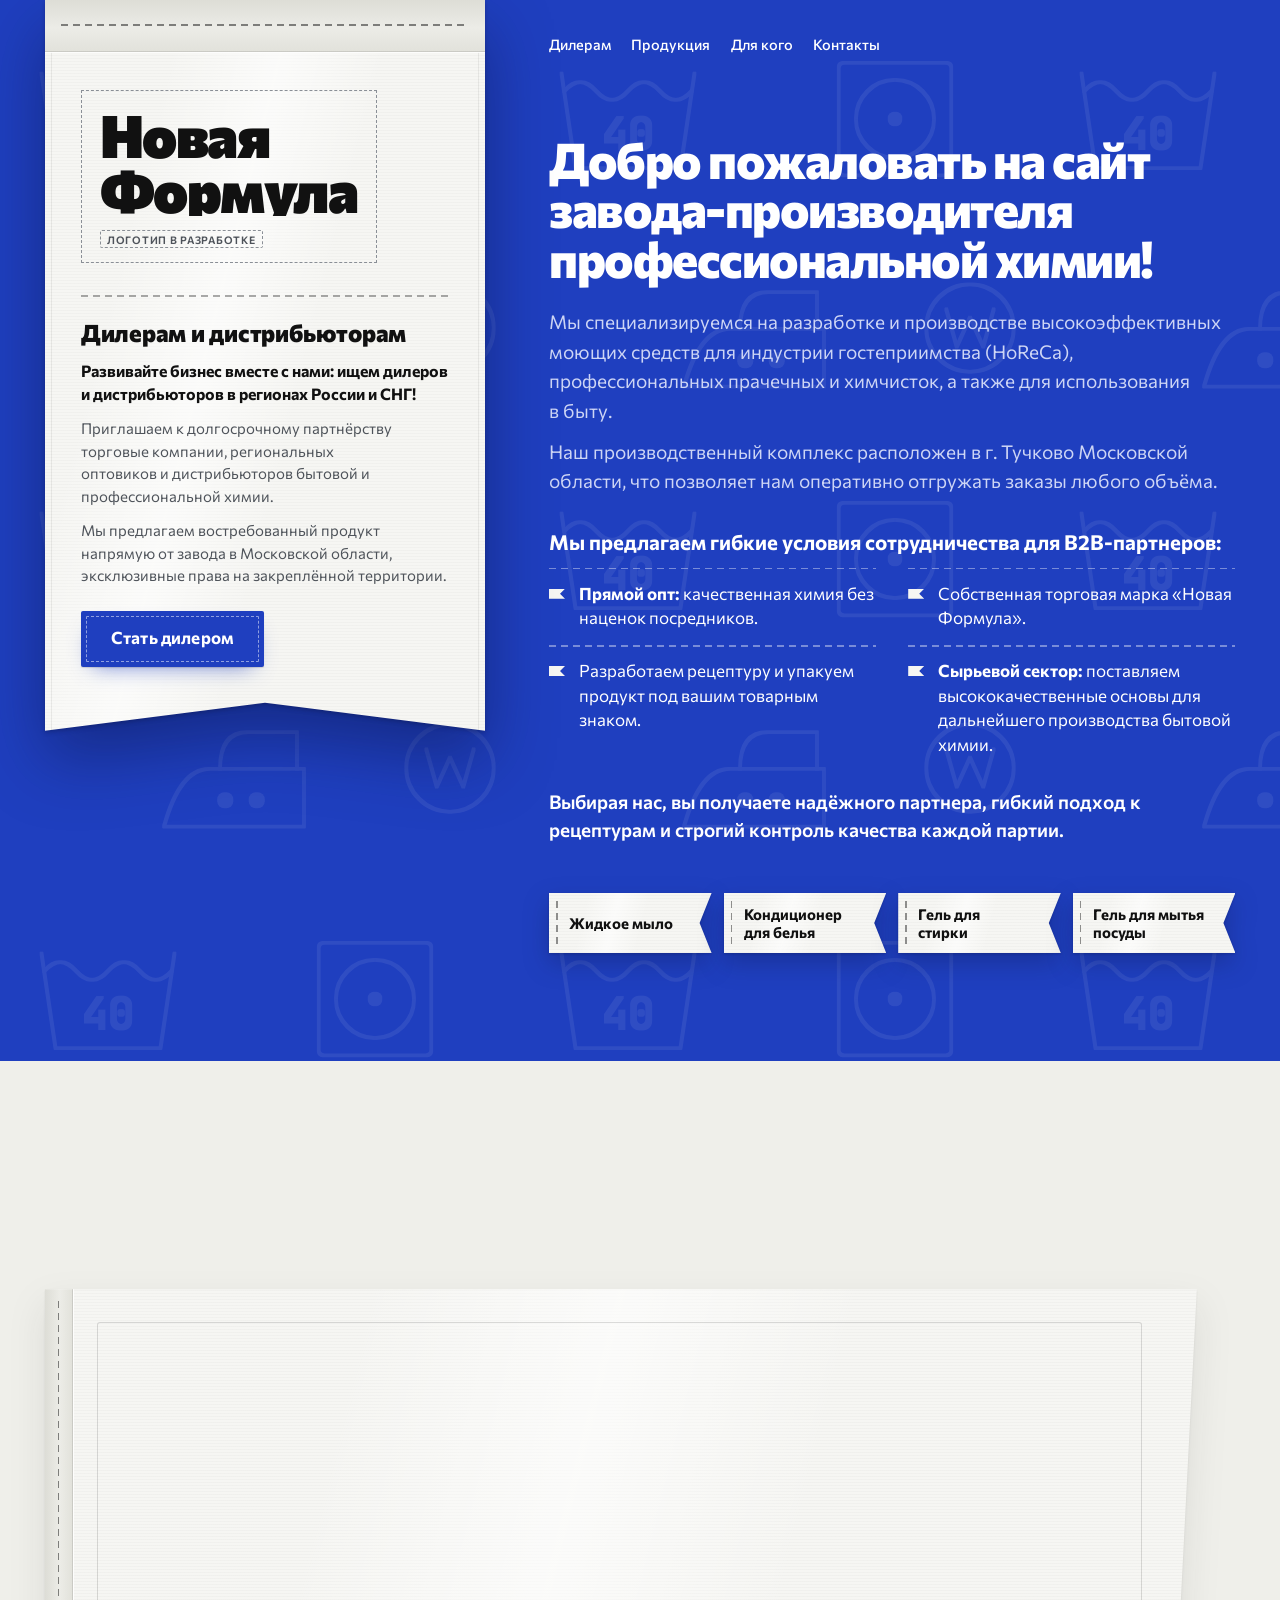
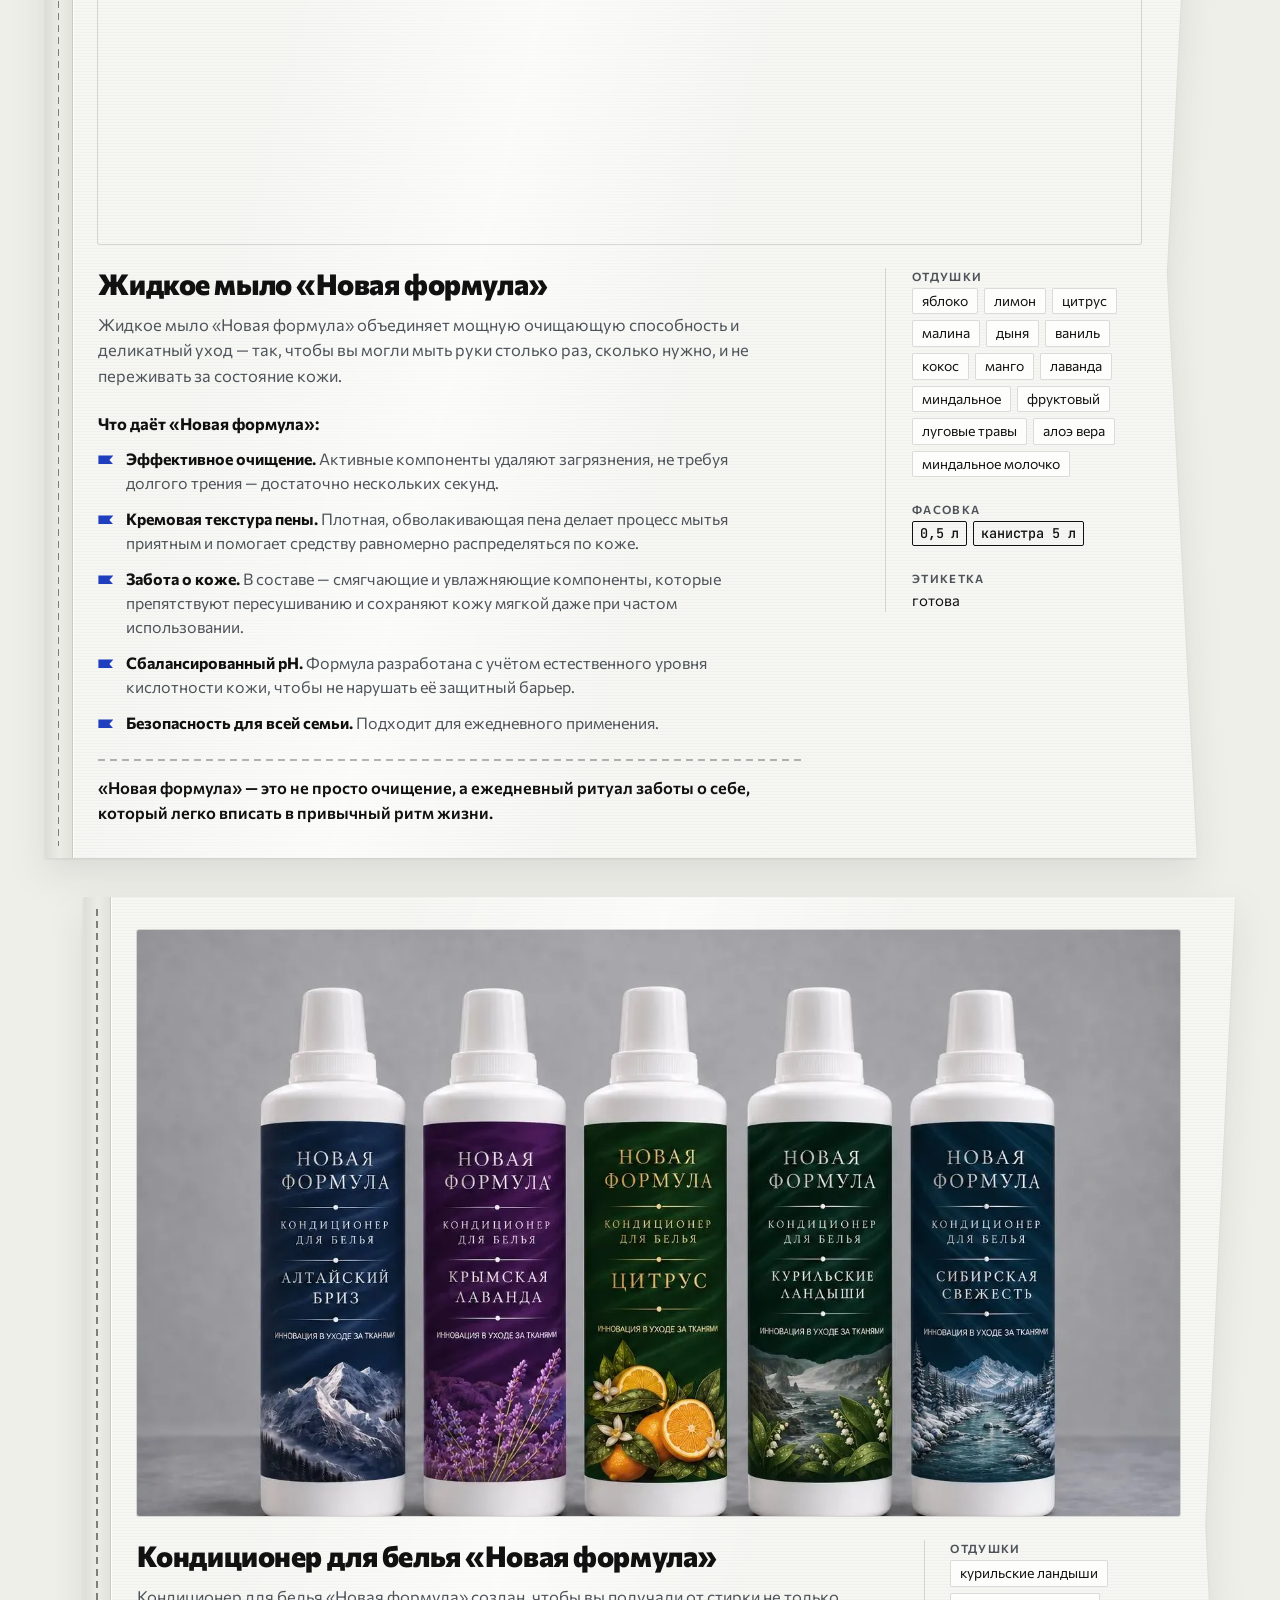
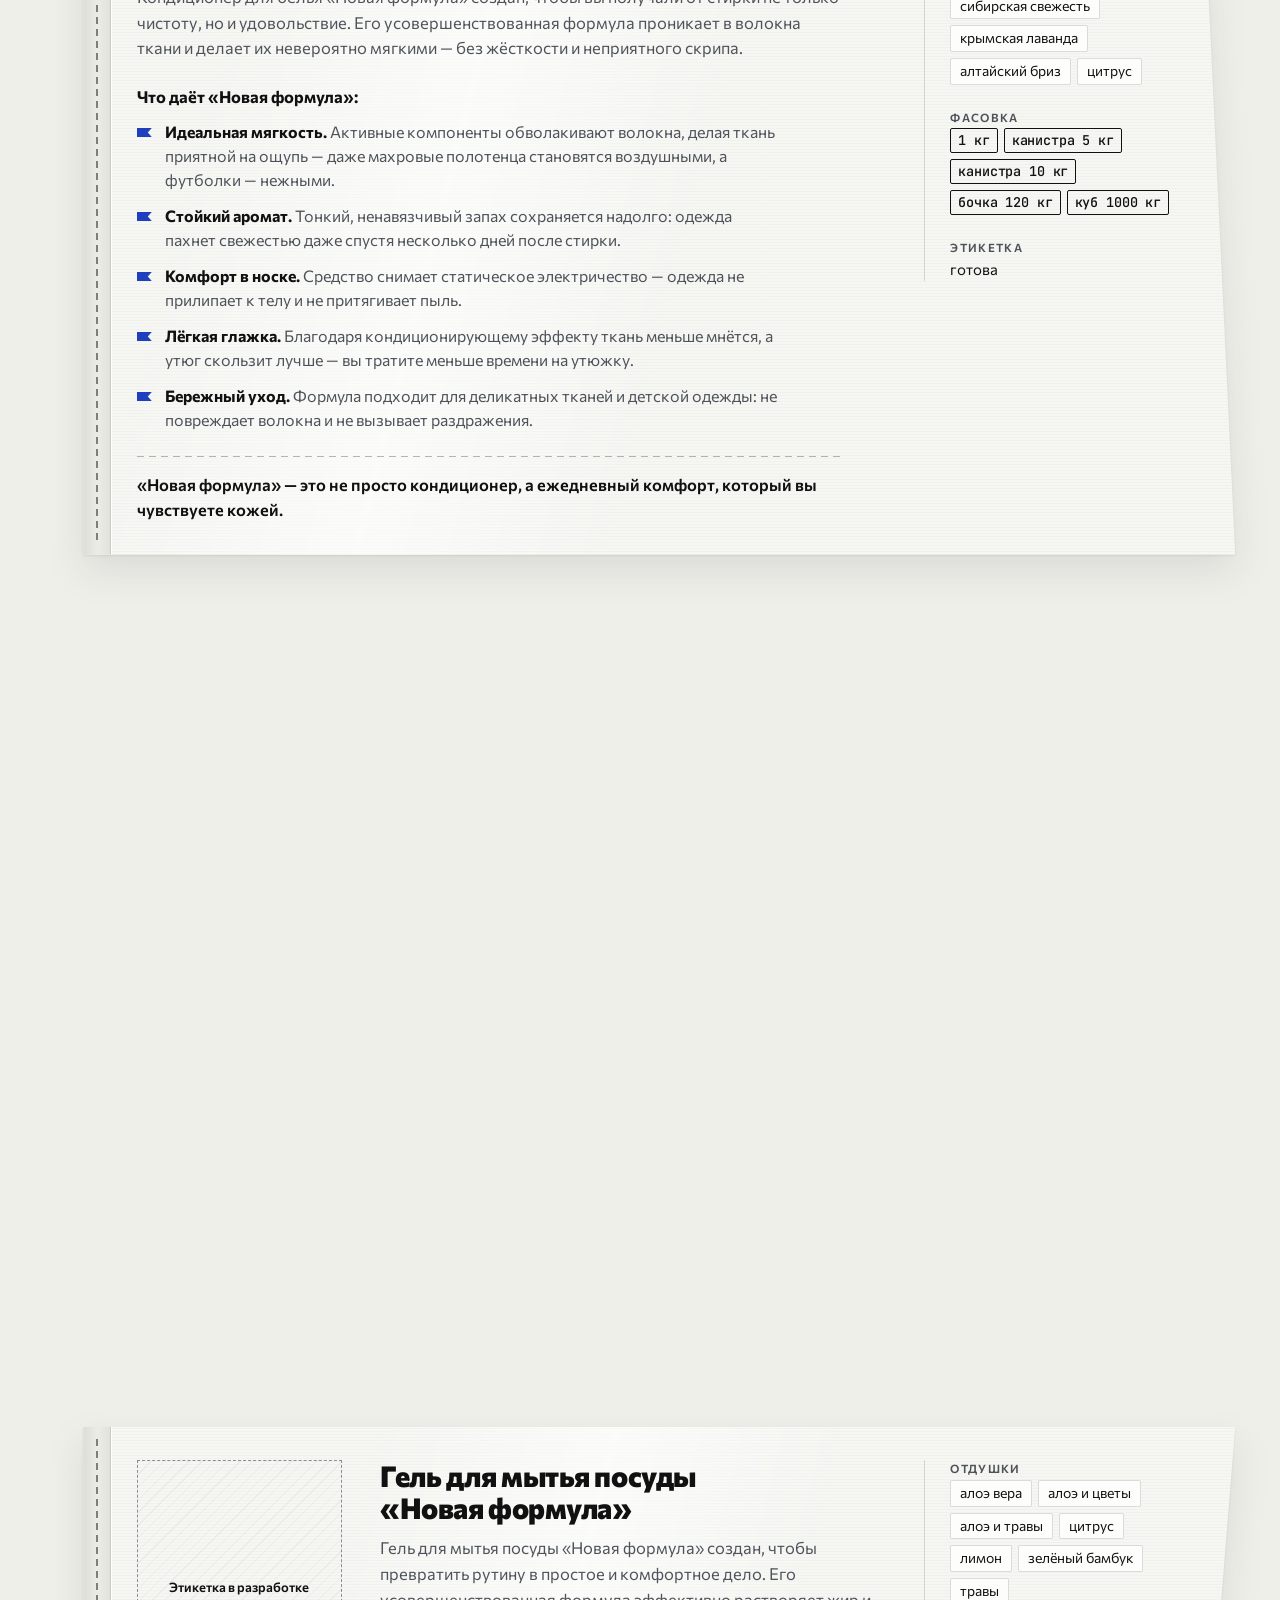
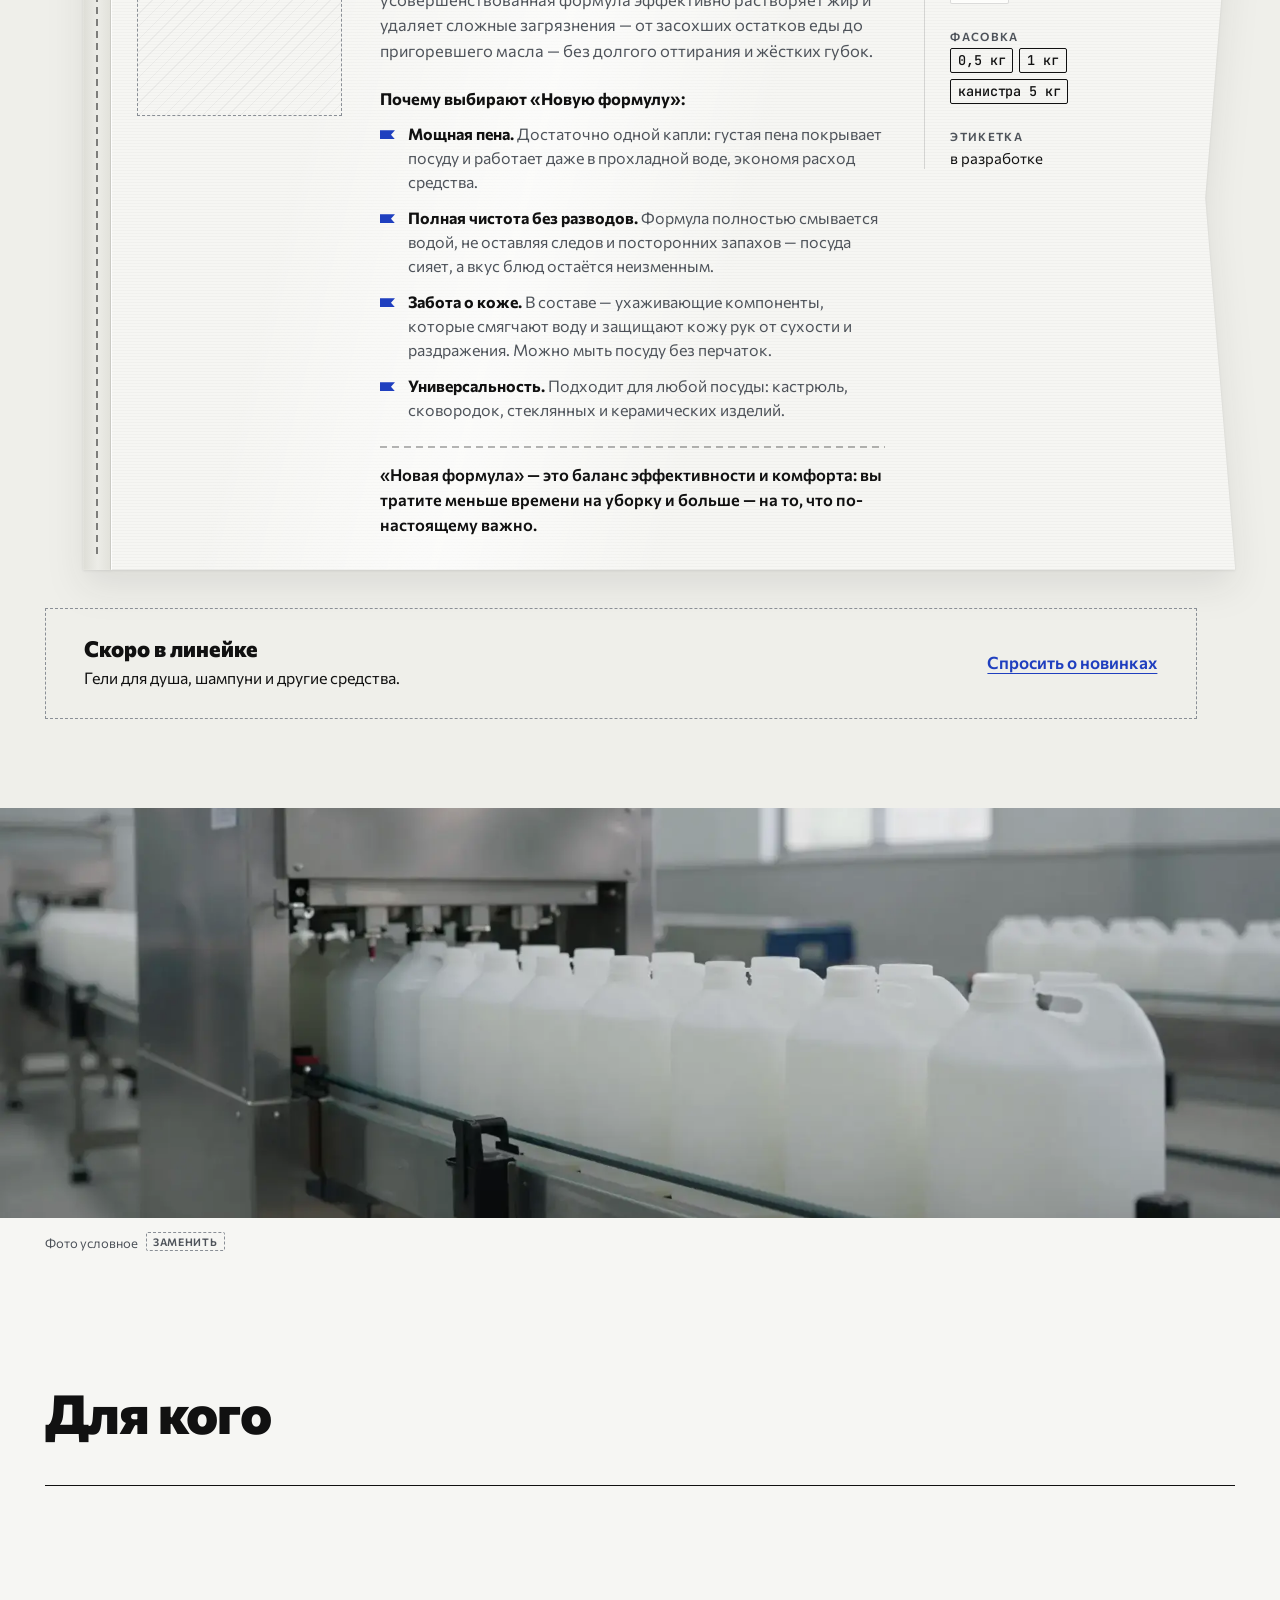
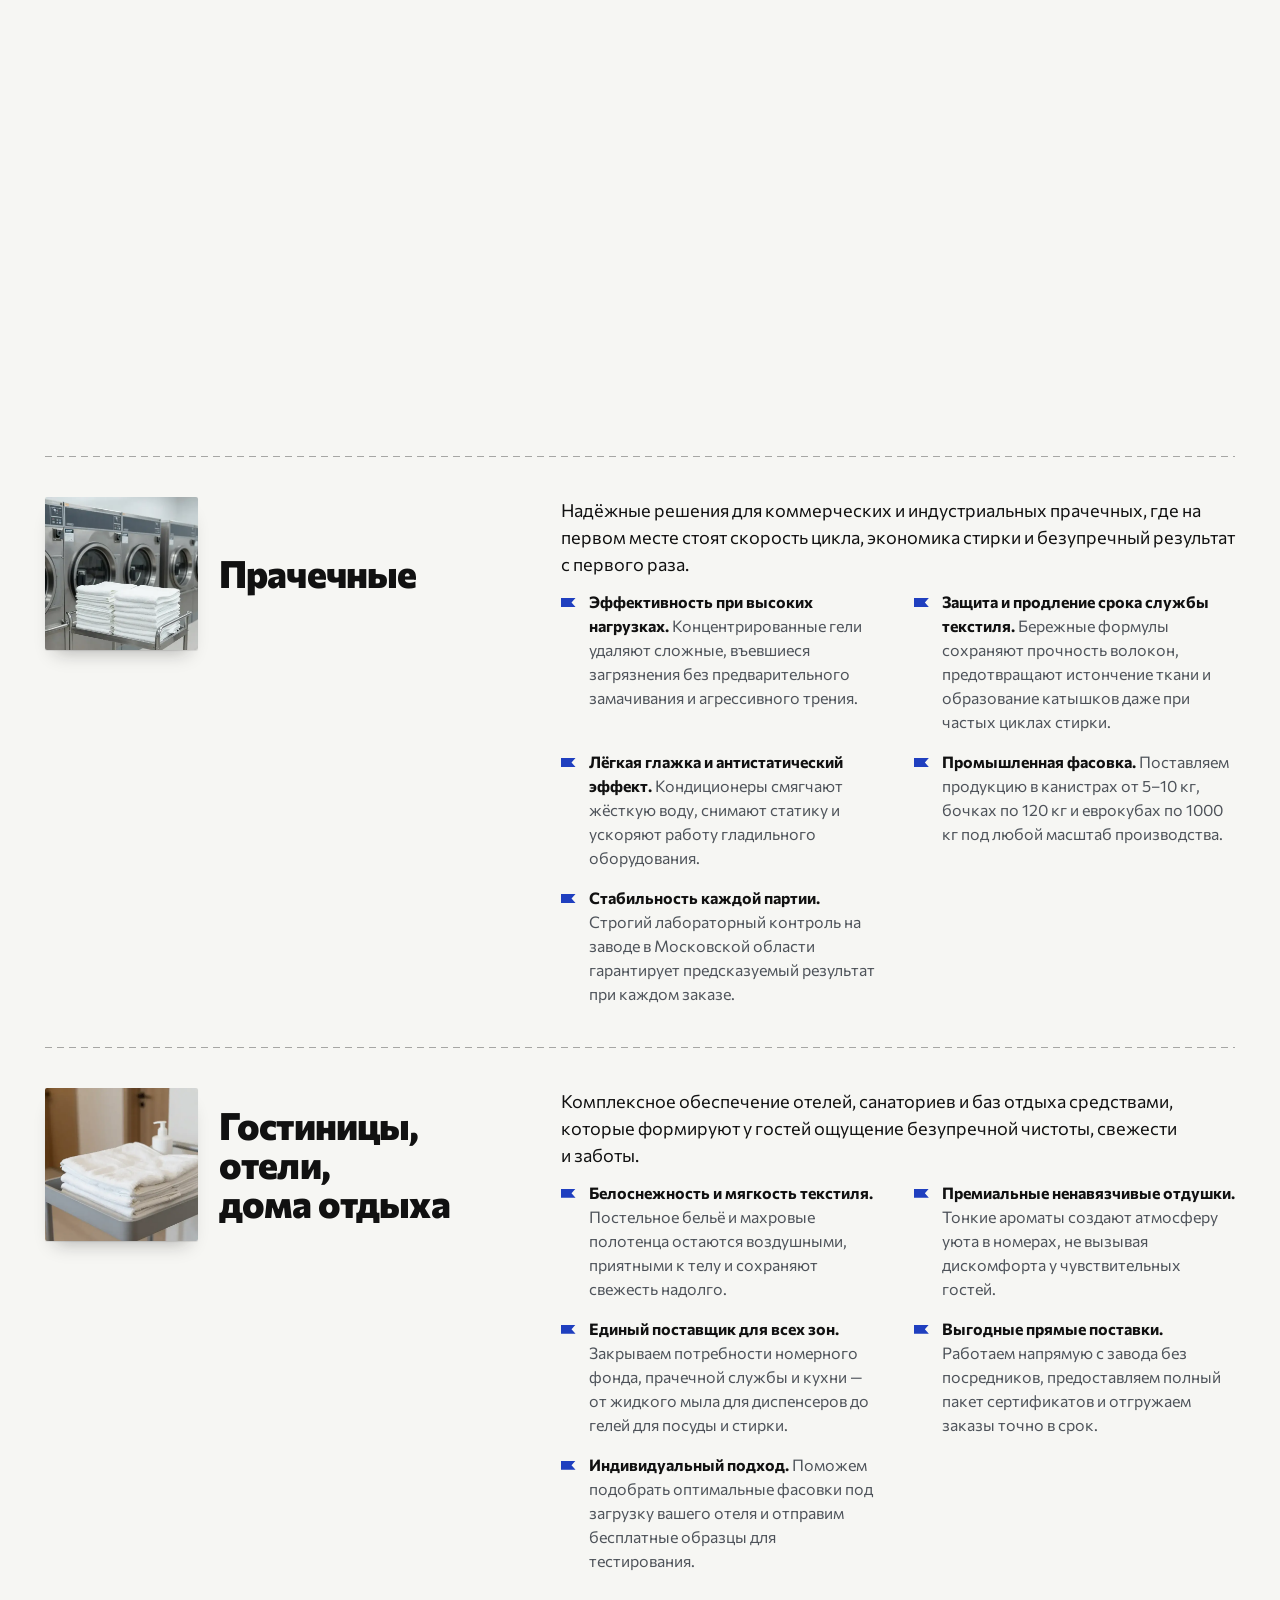
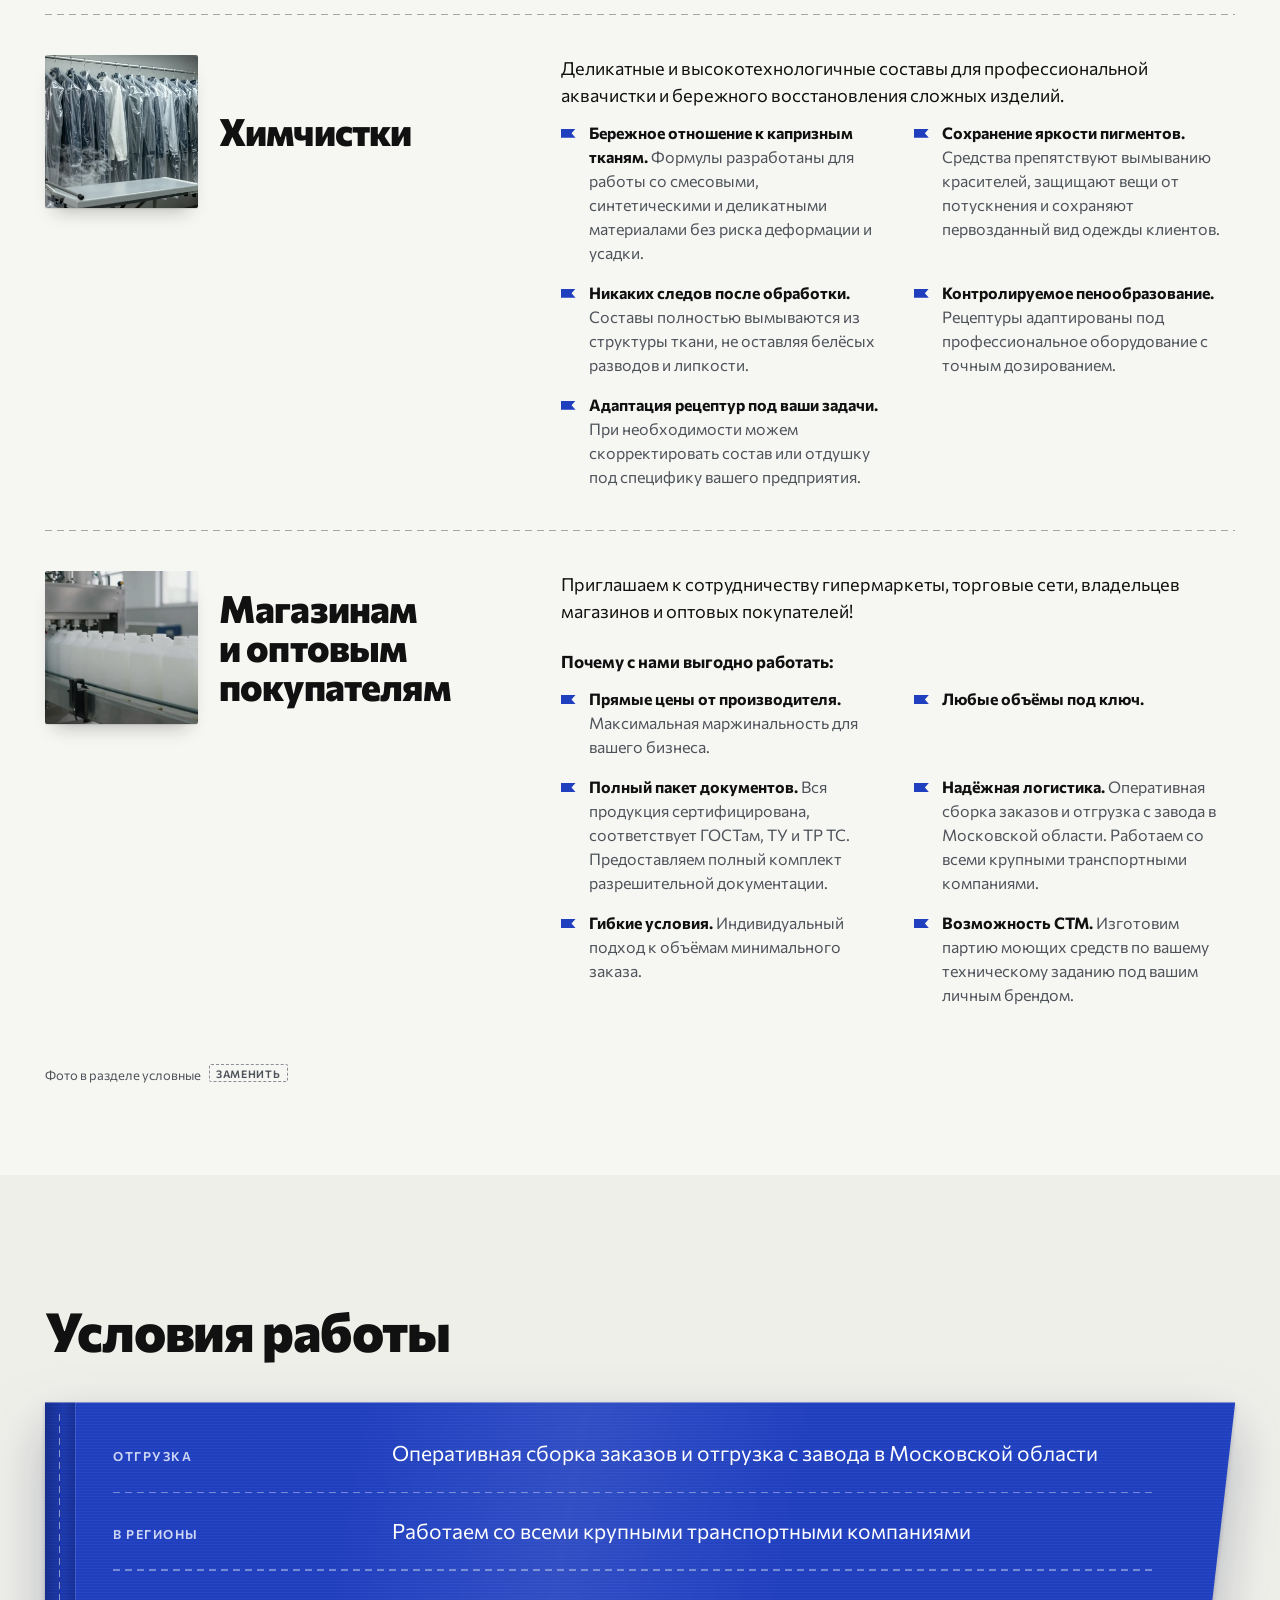
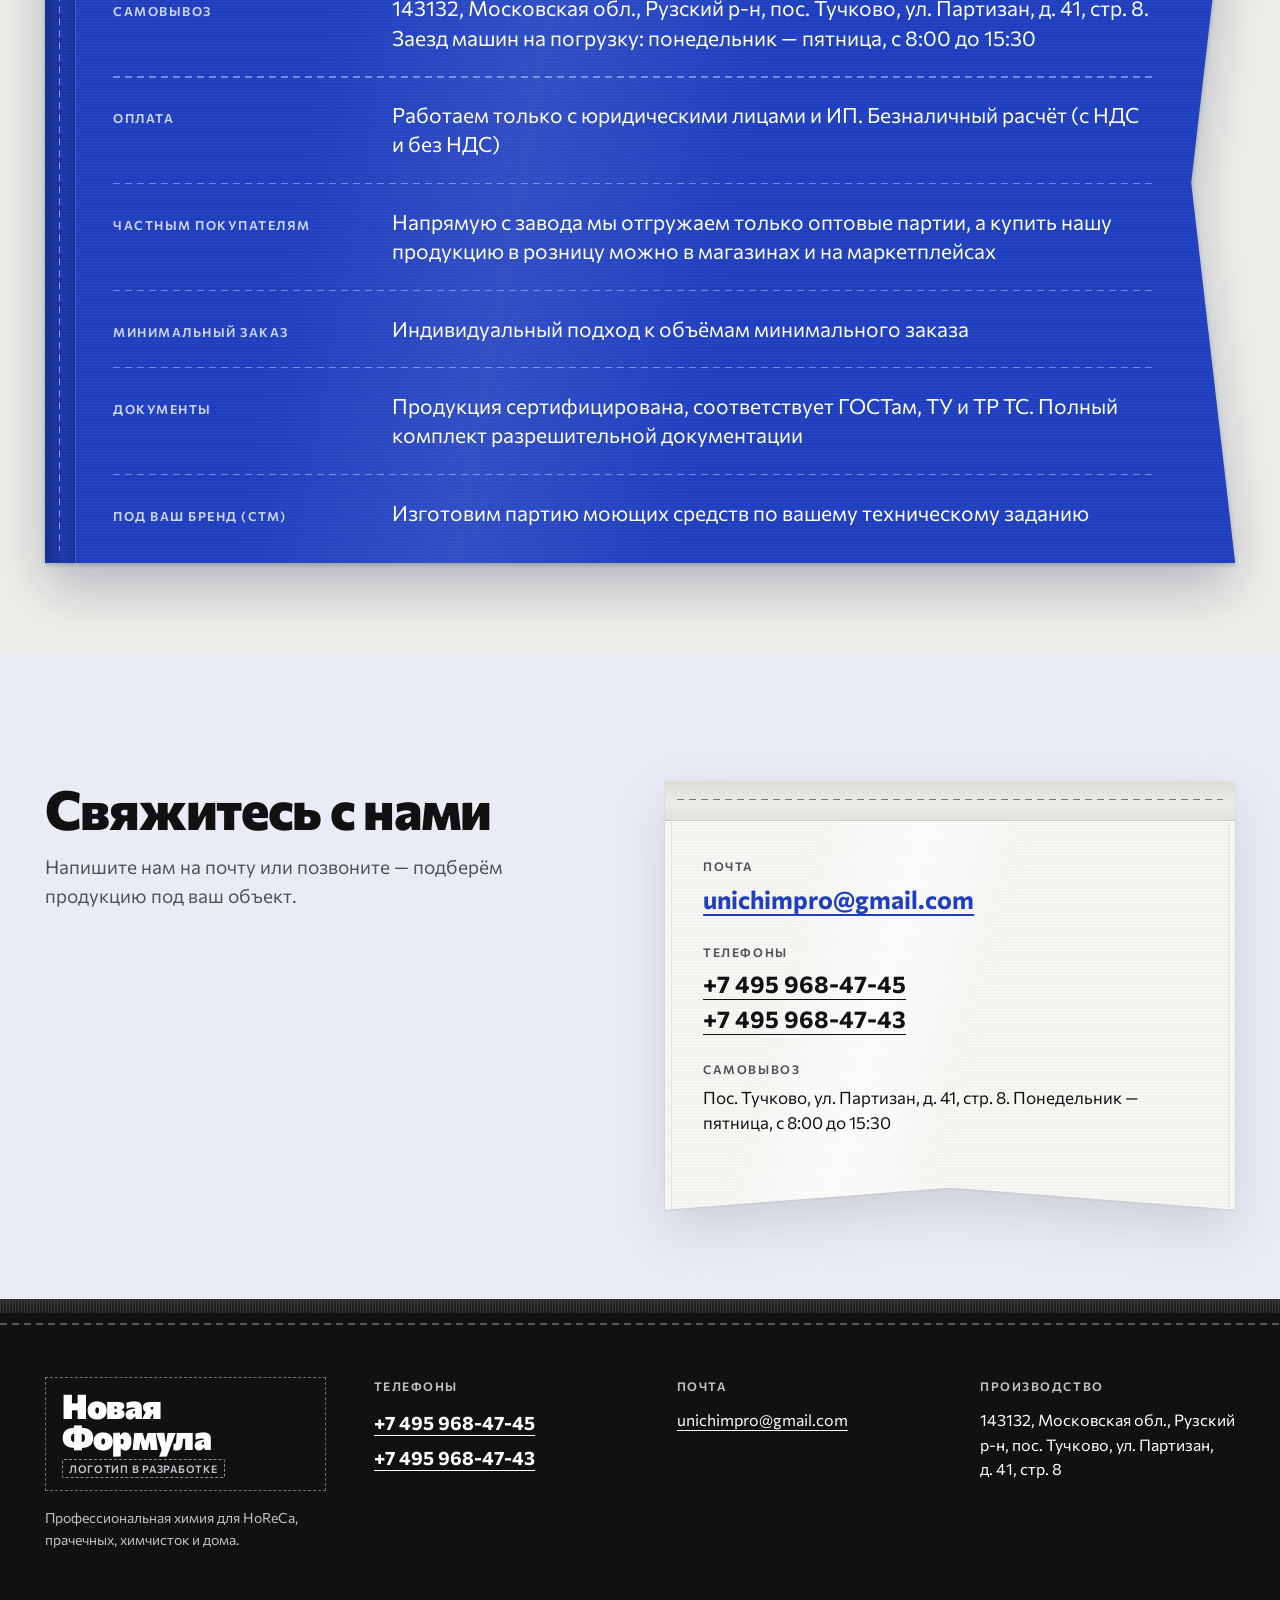
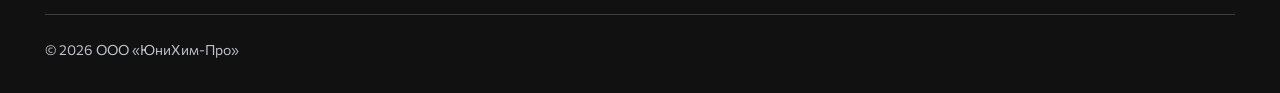
==== commit 3c76ee63: "Файловая структура: css/base + css/blocks, icons, images, js по модулям - css/index.css собирает bas" ====
--- a/site/index.html
+++ b/site/index.html
@@ -6,36 +6,14 @@
   <title>Новая Формула — моющие средства от производителя</title>
   <meta name="description" content="Завод-производитель профессиональной химии в Тучково, Московская область. Моющие средства «Новая Формула»: прямой опт, производство под вашим брендом, основы для бытовой химии.">
   <link rel="preload" href="fonts/commissioner-cyrillic.woff2" as="font" type="font/woff2" crossorigin>
-  <link rel="stylesheet" href="css/main.css">
+  <link rel="stylesheet" href="css/index.css">
   <script>try { if (!window.matchMedia('(prefers-reduced-motion: reduce)').matches) document.documentElement.classList.add('page--hero-motion'); } catch (e) {}</script>
-  <script src="js/main.js" defer></script>
+  <script src="js/header.js" defer></script>
+  <script src="js/burger.js" defer></script>
+  <script src="js/hero.js" defer></script>
+  <script src="js/reveal.js" defer></script>
 </head>
 <body>
-
-<svg class="sprite" xmlns="http://www.w3.org/2000/svg" aria-hidden="true" focusable="false">
-  <defs>
-    <symbol id="s-t40" viewBox="0 0 48 48" fill="none" stroke="currentColor" stroke-width="1.75" stroke-linecap="round" stroke-linejoin="round">
-      <path vector-effect="non-scaling-stroke" d="M5 13 L9 40 H39 L43 13"/>
-      <path vector-effect="non-scaling-stroke" d="M5.8 18 c3 -3.4 6.1 -3.4 9.1 0 s6.1 3.4 9.1 0 s6.1 -3.4 9.1 0 s6.1 3.4 9.1 0"/>
-      <text x="24" y="34.6" text-anchor="middle" fill="currentColor" stroke="none" font-family="JetBrains Mono, monospace" font-size="12.5" font-weight="600">40</text>
-    </symbol>
-    <symbol id="s-tumble" viewBox="0 0 48 48" fill="none" stroke="currentColor" stroke-width="1.75" stroke-linecap="round" stroke-linejoin="round">
-      <rect vector-effect="non-scaling-stroke" x="6" y="6" width="36" height="36" rx="1.5"/>
-      <circle vector-effect="non-scaling-stroke" cx="24" cy="24" r="12.5"/>
-      <circle vector-effect="non-scaling-stroke" cx="24" cy="24" r="2" fill="currentColor" stroke="none"/>
-    </symbol>
-    <symbol id="s-iron2" viewBox="0 0 48 48" fill="none" stroke="currentColor" stroke-width="1.75" stroke-linecap="round" stroke-linejoin="round">
-      <path vector-effect="non-scaling-stroke" d="M4 39 H44 V22.5 H17 C10.6 22.5 6.6 29.5 4 39 Z"/>
-      <path vector-effect="non-scaling-stroke" d="M20 22.5 C20 15.6 22.6 12 28 12 H42 V22.5"/>
-      <circle vector-effect="non-scaling-stroke" cx="21.5" cy="31.5" r="2" fill="currentColor" stroke="none"/>
-      <circle vector-effect="non-scaling-stroke" cx="30.5" cy="31.5" r="2" fill="currentColor" stroke="none"/>
-    </symbol>
-    <symbol id="s-w" viewBox="0 0 48 48" fill="none" stroke="currentColor" stroke-width="1.75" stroke-linecap="round" stroke-linejoin="round">
-      <circle vector-effect="non-scaling-stroke" cx="24" cy="24" r="17.5"/>
-      <path vector-effect="non-scaling-stroke" d="M14.5 16.5 L18.7 31.5 L24 19.8 L29.3 31.5 L33.5 16.5"/>
-    </symbol>
-  </defs>
-</svg>
 
 <a class="skip-link" href="#request">Перейти к контактам</a>
 
@@ -76,10 +54,10 @@
     <svg class="hero__pattern" aria-hidden="true" focusable="false">
       <defs>
         <pattern id="care-pattern" width="520" height="440" patternUnits="userSpaceOnUse">
-          <use href="#s-t40" x="24" y="28" width="168" height="168"/>
-          <use href="#s-tumble" x="300" y="44" width="150" height="150"/>
-          <use href="#s-iron2" x="150" y="250" width="168" height="168"/>
-          <use href="#s-w" x="390" y="268" width="120" height="120"/>
+          <use href="icons/sprite.svg#s-t40" x="24" y="28" width="168" height="168"/>
+          <use href="icons/sprite.svg#s-tumble" x="300" y="44" width="150" height="150"/>
+          <use href="icons/sprite.svg#s-iron2" x="150" y="250" width="168" height="168"/>
+          <use href="icons/sprite.svg#s-w" x="390" y="268" width="120" height="120"/>
         </pattern>
         <filter id="care-pattern-ink" x="0" y="0" width="100%" height="100%"><feMorphology operator="dilate" radius="1.2"/></filter>
       </defs>
@@ -143,7 +121,7 @@
         <article class="product product--photo reveal reveal--sway" id="product-soap" aria-labelledby="product-soap-title">
           <div class="product__inner satin">
             <figure class="product__media product__media--photo">
-              <img class="product__image" src="img/nf-soap.webp" alt="Жидкое мыло «Новая формула»: яблоко, алоэ вера, луговые травы, цитрус" width="1600" height="900" loading="lazy" decoding="async">
+              <img class="product__image" src="images/nf-soap.webp" alt="Жидкое мыло «Новая формула»: яблоко, алоэ вера, луговые травы, цитрус" width="1600" height="900" loading="lazy" decoding="async">
             </figure>
             <div class="product__main">
               <h3 class="product__name" id="product-soap-title">Жидкое мыло «Новая формула»</h3>
@@ -178,7 +156,7 @@
         <article class="product product--photo reveal reveal--sway" id="product-softener" aria-labelledby="product-softener-title">
           <div class="product__inner satin">
             <figure class="product__media product__media--photo">
-              <img class="product__image product__image--top" src="img/nf-softener.webp" alt="Кондиционер для белья «Новая формула»: алтайский бриз, крымская лаванда, цитрус, курильские ландыши, сибирская свежесть" width="1536" height="1024" loading="lazy" decoding="async">
+              <img class="product__image product__image--top" src="images/nf-softener.webp" alt="Кондиционер для белья «Новая формула»: алтайский бриз, крымская лаванда, цитрус, курильские ландыши, сибирская свежесть" width="1536" height="1024" loading="lazy" decoding="async">
             </figure>
             <div class="product__main">
               <h3 class="product__name" id="product-softener-title">Кондиционер для белья «Новая формула»</h3>
@@ -290,7 +268,7 @@
   </section>
 
   <figure class="photo-band">
-    <img class="photo-band__image reveal reveal--zoom" src="img/lab-production.webp" alt="Белые канистры на линии розлива" width="1920" height="1080" loading="lazy" decoding="async">
+    <img class="photo-band__image reveal reveal--zoom" src="images/lab-production.webp" alt="Белые канистры на линии розлива" width="1920" height="1080" loading="lazy" decoding="async">
     <figcaption class="photo-band__caption container reveal">Фото условное <span class="todo">заменить</span></figcaption>
   </figure>
 
@@ -302,7 +280,7 @@
       <ul class="audience">
         <li class="audience__item reveal">
           <div class="audience__head">
-            <img class="audience__photo" src="img/lab-service.webp" alt="" width="900" height="600">
+            <img class="audience__photo" src="images/lab-service.webp" alt="" width="900" height="600">
             <h3 class="audience__title">Для дома</h3>
           </div>
           <div class="audience__body">
@@ -318,7 +296,7 @@
         </li>
         <li class="audience__item reveal">
           <div class="audience__head">
-            <img class="audience__photo" src="img/lab-laundry.webp" alt="" width="900" height="600">
+            <img class="audience__photo" src="images/lab-laundry.webp" alt="" width="900" height="600">
             <h3 class="audience__title">Прачечные</h3>
           </div>
           <div class="audience__body">
@@ -334,7 +312,7 @@
         </li>
         <li class="audience__item reveal">
           <div class="audience__head">
-            <img class="audience__photo" src="img/lab-hotel.webp" alt="" width="900" height="600">
+            <img class="audience__photo" src="images/lab-hotel.webp" alt="" width="900" height="600">
             <h3 class="audience__title">Гостиницы, отели, дома отдыха</h3>
           </div>
           <div class="audience__body">
@@ -350,7 +328,7 @@
         </li>
         <li class="audience__item reveal">
           <div class="audience__head">
-            <img class="audience__photo" src="img/lab-drycleaning.webp" alt="" width="900" height="600">
+            <img class="audience__photo" src="images/lab-drycleaning.webp" alt="" width="900" height="600">
             <h3 class="audience__title">Химчистки</h3>
           </div>
           <div class="audience__body">
@@ -366,7 +344,7 @@
         </li>
         <li class="audience__item reveal">
           <div class="audience__head">
-            <img class="audience__photo" src="img/lab-production.webp" alt="" width="1920" height="1080">
+            <img class="audience__photo" src="images/lab-production.webp" alt="" width="1920" height="1080">
             <h3 class="audience__title">Магазинам и оптовым покупателям</h3>
           </div>
           <div class="audience__body">
--- a/site/css/index.css
+++ b/site/css/index.css
@@ -0,0 +1,52 @@
+/* Новая Формула — точка входа стилей.
+   Классы по БЭМ: block, block__element, block--modifier. Один блок — один файл.
+   Порядок важен: общие блоки-миксы (todo, fold, btn, phone…) идут раньше блоков,
+   которые их уточняют. */
+
+/* Base */
+@import url('base/fonts.css');
+@import url('base/vars.css');
+@import url('base/normalize.css');
+@import url('base/globals.css');
+
+/* Shared blocks */
+@import url('blocks/container.css');
+@import url('blocks/skip-link.css');
+@import url('blocks/todo.css');
+@import url('blocks/fold.css');
+@import url('blocks/satin.css');
+@import url('blocks/selvage.css');
+@import url('blocks/btn.css');
+@import url('blocks/phone.css');
+@import url('blocks/logo-slot.css');
+
+/* Header */
+@import url('blocks/site-header.css');
+@import url('blocks/burger.css');
+@import url('blocks/site-nav.css');
+
+/* Hero */
+@import url('blocks/hero.css');
+@import url('blocks/offer-list.css');
+@import url('blocks/care-label.css');
+@import url('blocks/dealer.css');
+@import url('blocks/quick-links.css');
+
+/* Sections */
+@import url('blocks/section.css');
+@import url('blocks/products.css');
+@import url('blocks/product.css');
+@import url('blocks/specs.css');
+@import url('blocks/chip.css');
+@import url('blocks/tag-list.css');
+@import url('blocks/photo-band.css');
+@import url('blocks/audience.css');
+@import url('blocks/terms.css');
+@import url('blocks/contact.css');
+@import url('blocks/contact-card.css');
+
+/* Footer */
+@import url('blocks/site-footer.css');
+
+/* Motion */
+@import url('blocks/reveal.css');
